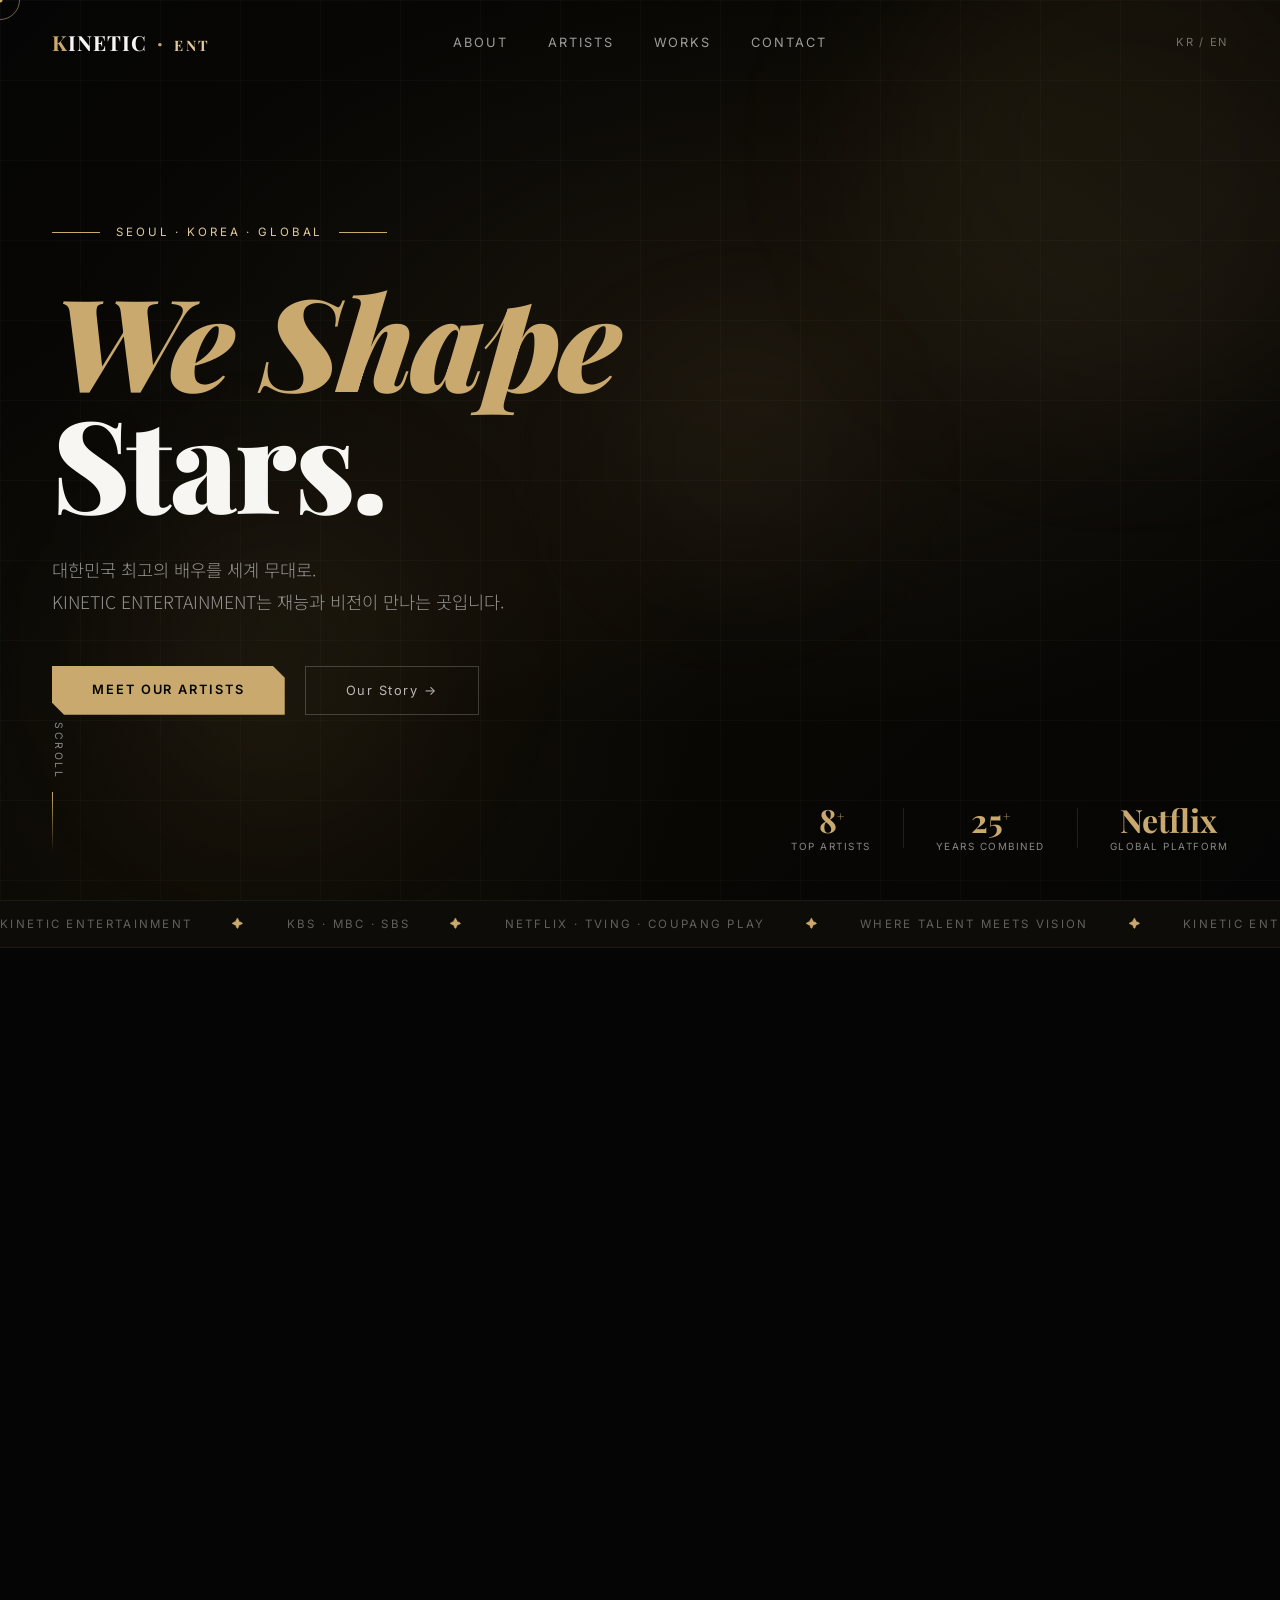
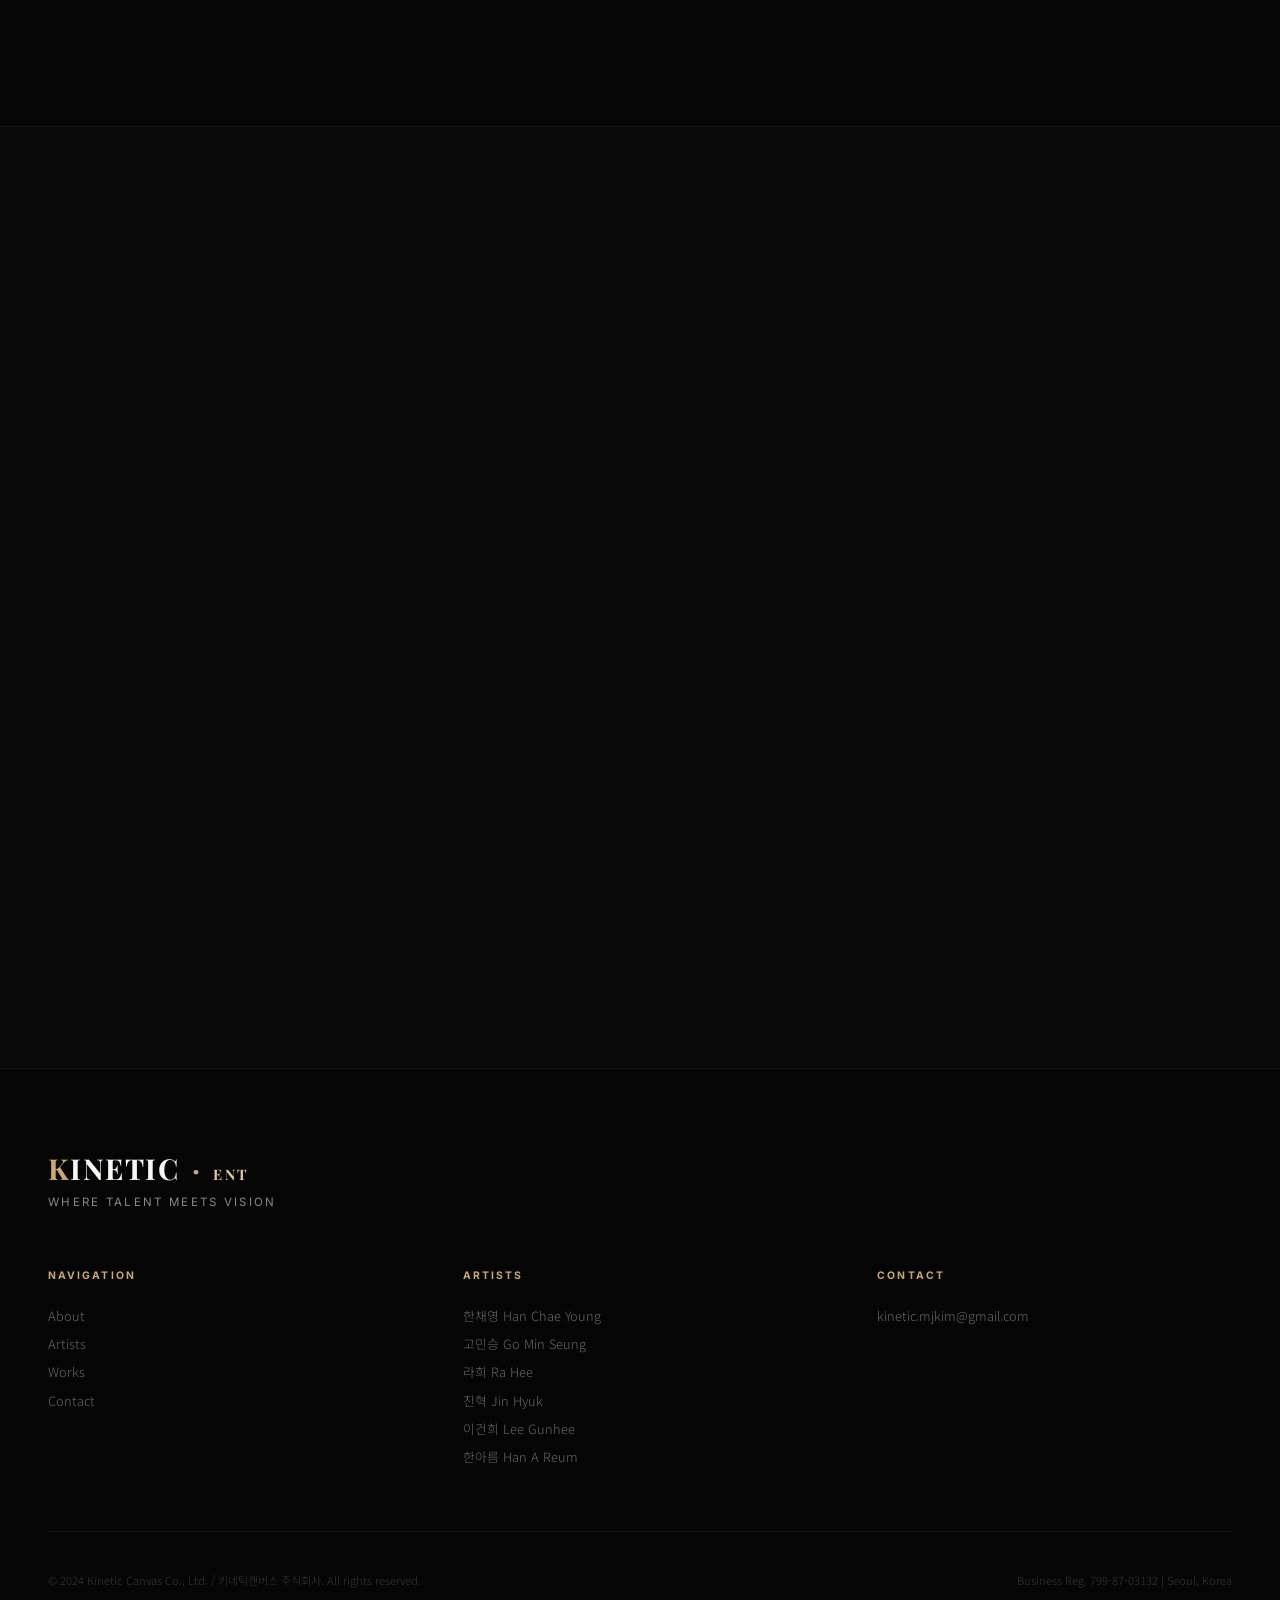
==== index.html @ 2629b14c "fix: force preloader hide via inline script + display:none fallback" ====
<!
Object.assign(PHOTO_DATA, PHOTO_DATA_INLINE);
DOCTYPE html>
<html lang="ko">
<head>
  <meta charset="UTF-8" />
  <!-- SEO -->
  <meta name="robots" content="index, follow" />
  <link rel="canonical" href="https://kineticentertainment.co.kr/" />
  <meta property="og:title" content="키네틱 엔터테인먼트 — KINETIC ENTERTAINMENT" />
  <meta property="og:description" content="대한민국 프리미엄 배우 매니지먼트. 한채영, 고민승, 한아름 외 소속 아티스트 공식 홈페이지." />
  <meta property="og:url" content="https://kineticentertainment.co.kr/" />
  <meta property="og:type" content="website" />
  <!-- Google Search Console 소유권 확인 (아래 content 값을 교체) -->
  <!-- <meta name="google-site-verification" content="GOOGLE_VERIFICATION_CODE" /> -->
  <!-- 네이버 Search Advisor 소유권 확인 (아래 content 값을 교체) -->
  <meta name="naver-site-verification" content="974d05b374b7f47860c9d6c0cfc8343fe8876f4a" />
  <meta name="viewport" content="width=device-width, initial-scale=1.0" />
  <title>KINETIC ENTERTAINMENT — Where Talent Meets Vision</title>
  <meta name="description" content="키네틱 엔터테인먼트 — 대한민국 프리미엄 매니지먼트. 한채영, 고민승, 류지연, 진혁 외 아티스트 공식 홈페이지." />
  <link rel="preconnect" href="https://fonts.googleapis.com" />
  <link rel="preconnect" href="https://fonts.gstatic.com" crossorigin />
  <link href="https://fonts.googleapis.com/css2?family=Playfair+Display:ital,wght@0,400;0,600;0,700;0,900;1,400;1,700&family=Inter:wght@200;300;400;500;600&family=Noto+Sans+KR:wght@300;400;500;700&display=swap" rel="stylesheet" />
<style>
/* ─────────────────────────────────────
   KINETIC ENTERTAINMENT — style.css
   ───────────────────────────────────── */

:root {
  --black:   #050505;
  --white:   #f8f6f2;
  --cream:   #e8e4dc;
  --gold:    #c9a96e;
  --gold-lt: #e2c99a;
  --gray:    #888;
  --gray-lt: #555;
  --accent:  #8b6f4e;

  --font-serif: 'Playfair Display', 'Noto Serif KR', Georgia, serif;
  --font-sans:  'Inter', 'Noto Sans KR', sans-serif;

  --ease-out: cubic-bezier(0.16, 1, 0.3, 1);
  --ease-in:  cubic-bezier(0.7, 0, 0.84, 0);
}

/* ── Reset ── */
*, *::before, *::after { box-sizing: border-box; margin: 0; padding: 0; }
html { scroll-behavior: smooth; font-size: 16px; }
body {
  background: var(--black);
  color: var(--white);
  font-family: var(--font-sans);
  overflow-x: hidden;
  cursor: none;
}
img { display: block; max-width: 100%; }
a { text-decoration: none; color: inherit; }

/* ── Container ── */
.container {
  max-width: 1320px;
  margin: 0 auto;
  padding: 0 48px;
}
@media (max-width: 768px) {
  .container { padding: 0 24px; }
}

/* ─────────────────────────────────────
   CURSOR
   ───────────────────────────────────── */
#cursor {
  width: 40px; height: 40px;
  border: 1px solid rgba(201,169,110,.6);
  border-radius: 50%;
  position: fixed; top: 0; left: 0;
  pointer-events: none; z-index: 9999;
  transform: translate(-50%,-50%);
  transition: width .3s var(--ease-out), height .3s var(--ease-out), border-color .3s;
  mix-blend-mode: difference;
}
#cursor-dot {
  width: 5px; height: 5px;
  background: var(--gold);
  border-radius: 50%;
  position: fixed; top: 0; left: 0;
  pointer-events: none; z-index: 9999;
  transform: translate(-50%,-50%);
}
body:has(a:hover) #cursor,
body:has(button:hover) #cursor {
  width: 70px; height: 70px;
  border-color: var(--gold);
}

/* ─────────────────────────────────────
   PRELOADER
   ───────────────────────────────────── */
#preloader {
  position: fixed; inset: 0;
  background: var(--black);
  z-index: 10000;
  display: flex;
  flex-direction: column;
  align-items: center;
  justify-content: center;
  gap: 20px;
  transition: opacity .8s var(--ease-in), visibility .8s;
}
#preloader.fade-out {
  opacity: 0; visibility: hidden;
}
.pre-logo {
  display: flex; gap: 4px;
  font-family: var(--font-serif);
  font-size: 6rem;
  font-weight: 700;
  line-height: 1;
}
.pre-k { color: var(--gold); }
.pre-e { color: var(--white); opacity: 0; animation: preE 1s .3s forwards; }
@keyframes preE { to { opacity: 1; } }
.pre-line {
  width: 0; height: 1px;
  background: var(--gold);
  animation: preLine 1.2s .5s var(--ease-out) forwards;
}
@keyframes preLine { to { width: 260px; } }
.pre-text {
  font-family: var(--font-sans);
  font-size: .7rem;
  letter-spacing: .3em;
  color: var(--gray);
  opacity: 0;
  animation: preT 1s 1s forwards;
}
@keyframes preT { to { opacity: 1; } }

/* ─────────────────────────────────────
   NAV
   ───────────────────────────────────── */
#nav {
  position: fixed; top: 0; left: 0; right: 0;
  z-index: 1000;
  display: flex; align-items: center;
  padding: 28px 52px;
  transition: background .4s, padding .4s;
}
#nav.scrolled {
  background: rgba(5,5,5,.9);
  backdrop-filter: blur(20px);
  padding: 18px 52px;
  border-bottom: 1px solid rgba(255,255,255,.05);
}
.nav-logo {
  font-family: var(--font-serif);
  font-size: 1.3rem;
  font-weight: 700;
  letter-spacing: .05em;
  flex: 1;
}
.logo-k { color: var(--gold); }
.logo-rest { color: var(--white); }
.logo-dot { color: var(--gold); margin: 0 4px; }
.logo-ent { color: var(--gold-lt); font-size: .9rem; letter-spacing: .15em; }
.nav-links {
  display: flex; gap: 40px;
  flex: 1; justify-content: center;
}
.nav-link {
  font-size: .8rem;
  letter-spacing: .15em;
  text-transform: uppercase;
  color: rgba(255,255,255,.6);
  position: relative;
  transition: color .3s;
}
.nav-link::after {
  content: '';
  position: absolute; bottom: -4px; left: 0;
  width: 0; height: 1px;
  background: var(--gold);
  transition: width .3s var(--ease-out);
}
.nav-link:hover { color: var(--white); }
.nav-link:hover::after { width: 100%; }
.nav-lang {
  flex: 1; text-align: right;
  font-size: .7rem; letter-spacing: .15em;
  color: rgba(255,255,255,.4);
}
.nav-menu-btn {
  display: none;
  flex-direction: column; gap: 5px;
  background: none; border: none;
  cursor: pointer; padding: 4px;
}
.nav-menu-btn span {
  display: block; width: 24px; height: 1px;
  background: var(--white);
  transition: transform .3s, opacity .3s;
}

/* Mobile menu */
.mobile-menu {
  position: fixed; inset: 0;
  background: var(--black);
  z-index: 2000;
  display: flex; flex-direction: column;
  align-items: center; justify-content: center;
  transform: translateX(100%);
  transition: transform .5s var(--ease-out);
}
.mobile-menu.open { transform: translateX(0); }
.menu-close {
  position: absolute; top: 28px; right: 28px;
  background: none; border: none;
  color: var(--white); font-size: 1.5rem;
  cursor: pointer;
}
.mm-links { display: flex; flex-direction: column; gap: 32px; text-align: center; }
.mm-link {
  font-family: var(--font-serif);
  font-size: 2.5rem; font-weight: 700;
  color: var(--white);
  transition: color .3s;
}
.mm-link:hover { color: var(--gold); }
.mm-bottom {
  position: absolute; bottom: 48px;
  text-align: center;
  color: var(--gray); font-size: .8rem; line-height: 2;
}

@media (max-width: 900px) {
  #nav { padding: 20px 24px; }
  #nav.scrolled { padding: 14px 24px; }
  .nav-links, .nav-lang { display: none; }
  .nav-menu-btn { display: flex; }
}

/* ─────────────────────────────────────
   HERO
   ───────────────────────────────────── */
#hero {
  position: relative;
  min-height: 100vh;
  display: flex; flex-direction: column;
  justify-content: center;
  overflow: hidden;
  padding: 120px 52px 80px;
}
.hero-bg {
  position: absolute; inset: 0; z-index: 0;
}
.hero-gradient {
  position: absolute; inset: 0;
  background:
    radial-gradient(ellipse 80% 60% at 60% 40%, rgba(139,111,78,.12) 0%, transparent 70%),
    radial-gradient(ellipse 60% 80% at 20% 80%, rgba(201,169,110,.06) 0%, transparent 60%),
    linear-gradient(135deg, #050505 0%, #0a0803 50%, #050505 100%);
}
.hero-grid {
  position: absolute; inset: 0;
  background-image:
    linear-gradient(rgba(255,255,255,.018) 1px, transparent 1px),
    linear-gradient(90deg, rgba(255,255,255,.018) 1px, transparent 1px);
  background-size: 80px 80px;
}
.hero-orb {
  position: absolute; border-radius: 50%;
  filter: blur(80px);
  animation: orbFloat 8s ease-in-out infinite alternate;
}
.orb1 {
  width: 500px; height: 500px;
  background: rgba(201,169,110,.07);
  top: -100px; right: -100px;
  animation-duration: 10s;
}
.orb2 {
  width: 300px; height: 300px;
  background: rgba(139,111,78,.08);
  bottom: 100px; left: 10%;
  animation-duration: 7s; animation-delay: -3s;
}
.orb3 {
  width: 200px; height: 200px;
  background: rgba(226,201,154,.05);
  top: 40%; left: 50%;
  animation-duration: 12s; animation-delay: -5s;
}
@keyframes orbFloat {
  from { transform: translate(0,0) scale(1); }
  to   { transform: translate(30px,20px) scale(1.1); }
}

.hero-content {
  position: relative; z-index: 1;
  max-width: 900px;
}
.hero-eyebrow {
  display: flex; align-items: center; gap: 16px;
  margin-bottom: 40px;
}
.eye-line {
  display: inline-block; width: 48px; height: 1px;
  background: var(--gold);
}
.eye-text {
  font-size: .72rem; letter-spacing: .25em;
  color: var(--gold-lt); text-transform: uppercase;
}
.hero-title {
  font-family: var(--font-serif);
  font-size: clamp(4rem, 10vw, 10rem);
  font-weight: 900;
  line-height: .95;
  letter-spacing: -.02em;
  margin-bottom: 32px;
  overflow: hidden;
}
.ht-line {
  display: block;
  animation: slideUp .8s var(--ease-out) both;
}
.ht-line:nth-child(2) { animation-delay: .15s; }
.hero-title em {
  font-style: italic;
  color: var(--gold);
  -webkit-text-stroke: 0;
}
@keyframes slideUp {
  from { transform: translateY(100%); opacity: 0; }
  to   { transform: translateY(0);    opacity: 1; }
}
.hero-sub {
  font-size: clamp(.9rem, 1.5vw, 1.1rem);
  color: rgba(255,255,255,.55);
  line-height: 1.8;
  margin-bottom: 48px;
  font-family: 'Noto Sans KR', sans-serif;
  font-weight: 300;
  max-width: 520px;
}
.hero-cta { display: flex; gap: 20px; flex-wrap: wrap; }
.btn-primary {
  padding: 16px 40px;
  background: var(--gold);
  color: var(--black);
  font-size: .8rem;
  font-weight: 600;
  letter-spacing: .15em;
  text-transform: uppercase;
  transition: background .3s, transform .2s;
  clip-path: polygon(0 0, calc(100% - 12px) 0, 100% 12px, 100% 100%, 12px 100%, 0 calc(100% - 12px));
}
.btn-primary:hover {
  background: var(--gold-lt);
  transform: translateY(-2px);
}
.btn-ghost {
  padding: 16px 40px;
  border: 1px solid rgba(255,255,255,.2);
  font-size: .8rem;
  letter-spacing: .12em;
  color: rgba(255,255,255,.7);
  transition: border-color .3s, color .3s;
}
.btn-ghost:hover {
  border-color: var(--gold);
  color: var(--gold);
}

.hero-scroll {
  position: absolute; bottom: 48px; left: 52px;
  display: flex; flex-direction: column;
  align-items: flex-start; gap: 12px;
  z-index: 1;
}
.hero-scroll span {
  font-size: .65rem; letter-spacing: .25em;
  color: var(--gray); text-transform: uppercase;
  writing-mode: vertical-rl;
}
.scroll-line {
  width: 1px; height: 60px;
  background: linear-gradient(to bottom, var(--gold), transparent);
  animation: scrollLine 2s ease-in-out infinite;
}
@keyframes scrollLine {
  0%  { height: 0; opacity: 0; }
  50% { height: 60px; opacity: 1; }
  100%{ height: 60px; opacity: 0; transform: translateY(10px); }
}

.hero-stats {
  position: absolute; bottom: 48px; right: 52px;
  display: flex; align-items: center; gap: 32px;
  z-index: 1;
}
.stat-item { text-align: center; }
.stat-num {
  display: block;
  font-family: var(--font-serif);
  font-size: 2rem; font-weight: 700;
  color: var(--gold);
  line-height: 1;
}
.stat-num sup { font-size: .8rem; }
.stat-label {
  display: block;
  font-size: .62rem; letter-spacing: .15em;
  color: var(--gray); text-transform: uppercase;
  margin-top: 4px;
}
.stat-divider {
  width: 1px; height: 40px;
  background: rgba(255,255,255,.1);
}

@media (max-width: 768px) {
  #hero { padding: 100px 24px 120px; }
  .hero-stats { right: 24px; gap: 16px; }
  .hero-scroll { left: 24px; }
  .stat-num { font-size: 1.4rem; }
}

/* ─────────────────────────────────────
   MARQUEE
   ───────────────────────────────────── */
.marquee-wrap {
  overflow: hidden;
  border-top: 1px solid rgba(255,255,255,.06);
  border-bottom: 1px solid rgba(255,255,255,.06);
  background: rgba(201,169,110,.04);
  padding: 16px 0;
}
.marquee-track {
  display: flex; gap: 40px;
  white-space: nowrap;
  animation: marquee 30s linear infinite;
  font-size: .72rem;
  letter-spacing: .2em;
  text-transform: uppercase;
  color: rgba(255,255,255,.35);
}
.m-dot { color: var(--gold); }
@keyframes marquee {
  from { transform: translateX(0); }
  to   { transform: translateX(-50%); }
}

/* ─────────────────────────────────────
   ABOUT
   ───────────────────────────────────── */
.section-about {
  padding: 160px 0 80px;
  position: relative;
  overflow: hidden;
}
.about-layout {
  display: grid;
  grid-template-columns: 1fr 1.4fr;
  gap: 80px;
  align-items: start;
}
.section-tag {
  font-size: .7rem; letter-spacing: .2em;
  color: var(--gold); text-transform: uppercase;
  margin-bottom: 24px;
}
.section-title {
  font-family: var(--font-serif);
  font-size: clamp(2.5rem, 5vw, 4.5rem);
  font-weight: 700;
  line-height: 1.1;
  letter-spacing: -.02em;
}
.section-title em {
  font-style: italic;
  color: var(--gold);
}
.section-desc {
  font-size: .95rem;
  color: rgba(255,255,255,.45);
  margin-top: 16px;
  font-family: 'Noto Sans KR', sans-serif;
  font-weight: 300;
  line-height: 1.8;
}
.about-desc {
  font-size: .95rem;
  color: rgba(255,255,255,.6);
  line-height: 1.9;
  margin-bottom: 24px;
  font-family: 'Noto Sans KR', sans-serif;
  font-weight: 300;
}
.about-features {
  display: flex; flex-direction: column; gap: 20px;
  margin-top: 40px;
}
.feat-item {
  display: flex; gap: 20px; align-items: flex-start;
  padding: 20px;
  border: 1px solid rgba(255,255,255,.06);
  background: rgba(255,255,255,.02);
  transition: border-color .3s, background .3s;
}
.feat-item:hover {
  border-color: rgba(201,169,110,.3);
  background: rgba(201,169,110,.04);
}
.feat-icon {
  color: var(--gold); font-size: 1rem;
  margin-top: 3px; flex-shrink: 0;
}
.feat-item h4 {
  font-size: .85rem; font-weight: 600;
  letter-spacing: .05em; margin-bottom: 4px;
}
.feat-item p {
  font-size: .8rem; color: rgba(255,255,255,.45);
  font-family: 'Noto Sans KR', sans-serif;
  font-weight: 300;
}

.about-visual {
  text-align: center;
  padding: 80px 0 0;
  overflow: hidden;
}
.av-text {
  font-family: var(--font-serif);
  font-size: clamp(1.5rem, 4vw, 3.5rem);
  font-weight: 700;
  color: rgba(255,255,255,.05);
  letter-spacing: .1em;
  text-transform: uppercase;
  white-space: nowrap;
  animation: avScroll 20s linear infinite;
}
@keyframes avScroll {
  from { transform: translateX(60%); }
  to   { transform: translateX(-60%); }
}
.av-line {
  width: 1px; height: 80px;
  background: linear-gradient(to bottom, var(--gold), transparent);
  margin: 0 auto;
}

@media (max-width: 900px) {
  .about-layout { grid-template-columns: 1fr; gap: 40px; }
  .section-about { padding: 100px 0 60px; }
}

/* ─────────────────────────────────────
   ARTISTS
   ───────────────────────────────────── */
.section-artists {
  padding: 120px 0;
  background: rgba(255,255,255,.01);
}
.section-header {
  text-align: center;
  margin-bottom: 80px;
  padding: 0 24px;
}
.artists-grid {
  display: grid;
  grid-template-columns: repeat(3, 1fr);
  gap: 2px;
  padding: 0 2px;
}
.artist-card--wide {
  grid-column: span 1;
}

.artist-card {
  position: relative;
  background: rgba(255,255,255,.02);
  overflow: hidden;
  cursor: pointer;
  transition: transform .4s var(--ease-out);
}
.artist-card:hover { transform: translateY(-4px); z-index: 2; }

.ac-image {
  position: relative;
  aspect-ratio: 3/4;
  overflow: hidden;
}
.ac-img-bg {
  position: absolute; inset: 0;
  background-size: cover; background-position: center top;
  transition: transform .8s var(--ease-out);
}
.artist-card:hover .ac-img-bg { transform: scale(1.06); }

/* Artist photo backgrounds — JS injects real photos; gradients = fallback */
.ac-bg-1, .ac-bg-2, .ac-bg-3, .ac-bg-4, .ac-bg-5, .ac-bg-6, .ac-bg-7 {
  background-size: cover;
  background-position: center top;
}
.ac-bg-1 { background-image: linear-gradient(160deg, #1a1208 0%, #2d1f0e 40%, #180e05 100%); }
.ac-bg-2 { background-image: linear-gradient(160deg, #0e1520 0%, #1a2535 40%, #0b0e15 100%); }
.ac-bg-3 { background-image: linear-gradient(160deg, #0d1508 0%, #182310 40%, #090e05 100%); }
.ac-bg-4 { background-image: linear-gradient(160deg, #100a18 0%, #1c1228 40%, #0a0810 100%); }
.ac-bg-5 { background-image: linear-gradient(160deg, #141010 0%, #201818 40%, #0a0808 100%); }
.ac-bg-6 { background-image: linear-gradient(160deg, #0a0e14 0%, #151d28 40%, #070a0f 100%); }
.ac-bg-7 { background-image: linear-gradient(160deg, #12100a 0%, #1e1a0e 40%, #0c0a06 100%); }

/* Subtle silhouette shape */
.ac-img-bg::after {
  content: '';
  position: absolute;
  bottom: 0; left: 50%;
  transform: translateX(-50%);
  width: 55%;
  height: 85%;
  background: rgba(255,255,255,.02);
  clip-path: polygon(20% 100%, 40% 30%, 50% 0%, 60% 30%, 80% 100%);
  filter: blur(2px);
}

.ac-overlay {
  position: absolute; inset: 0;
  background: linear-gradient(
    to bottom,
    transparent 50%,
    rgba(5,5,5,.95) 100%
  );
  display: flex; flex-direction: column;
  justify-content: flex-end; align-items: flex-start;
  padding: 24px;
  opacity: 0;
  transition: opacity .4s;
}
.artist-card:hover .ac-overlay { opacity: 1; }
.ac-platforms {
  display: flex; flex-wrap: wrap; gap: 6px;
}
.ac-platforms span {
  font-size: .6rem; letter-spacing: .12em;
  padding: 4px 10px;
  border: 1px solid rgba(201,169,110,.5);
  color: var(--gold-lt);
  text-transform: uppercase;
}

.ac-number {
  position: absolute; top: 20px; right: 20px;
  font-family: var(--font-serif);
  font-size: 3.5rem; font-weight: 900;
  color: rgba(255,255,255,.04);
  line-height: 1;
  pointer-events: none;
}

.ac-info {
  padding: 24px;
  border-top: 1px solid rgba(255,255,255,.06);
}
.ac-name-wrap { margin-bottom: 8px; }
.ac-name-ko {
  font-family: 'Noto Sans KR', sans-serif;
  font-size: 1.2rem; font-weight: 700;
  letter-spacing: .02em;
}
.ac-name-en {
  font-size: .65rem; letter-spacing: .2em;
  color: var(--gold); text-transform: uppercase;
  margin-top: 2px;
}
.ac-meta {
  display: flex; gap: 8px; align-items: center;
  font-size: .72rem; color: var(--gray);
  margin-bottom: 12px;
}
.meta-dot { color: rgba(255,255,255,.2); }
.ac-bio {
  font-size: .8rem;
  color: rgba(255,255,255,.45);
  line-height: 1.7;
  font-family: 'Noto Sans KR', sans-serif;
  font-weight: 300;
  margin-bottom: 16px;
}
.ac-works { display: flex; flex-wrap: wrap; gap: 6px; }
.work-tag {
  font-size: .6rem; letter-spacing: .08em;
  padding: 3px 10px;
  background: rgba(201,169,110,.08);
  color: var(--gold-lt);
  border-radius: 2px;
  text-transform: uppercase;
}

@media (max-width: 1100px) {
  .artists-grid { grid-template-columns: repeat(2, 1fr); }
}
@media (max-width: 640px) {
  .artists-grid { grid-template-columns: 1fr; }
  .artist-card--wide { grid-column: span 1; }
}

/* ─────────────────────────────────────
   WORKS / PLATFORMS
   ───────────────────────────────────── */
.section-works {
  padding: 120px 0;
  overflow: hidden;
}
.platforms-grid {
  display: grid;
  grid-template-columns: repeat(5, 1fr);
  gap: 2px;
  margin-top: 60px;
}
.platform-item {
  padding: 40px 24px;
  border: 1px solid rgba(255,255,255,.05);
  background: rgba(255,255,255,.02);
  text-align: center;
  transition: background .3s, border-color .3s, transform .3s var(--ease-out);
  cursor: default;
}
.platform-item:hover {
  background: rgba(201,169,110,.06);
  border-color: rgba(201,169,110,.2);
  transform: translateY(-4px);
}
.pl-name {
  display: block;
  font-family: var(--font-serif);
  font-size: 1.2rem; font-weight: 700;
  letter-spacing: .02em;
  margin-bottom: 8px;
}
.pl-type {
  display: block;
  font-size: .62rem; letter-spacing: .12em;
  color: var(--gray); text-transform: uppercase;
}

.big-quote {
  text-align: center;
  padding: 120px 24px 0;
}
.big-quote blockquote {
  font-family: var(--font-serif);
  font-size: clamp(2rem, 5vw, 5rem);
  font-weight: 700;
  line-height: 1.25;
  letter-spacing: -.02em;
  color: rgba(255,255,255,.12);
}
.big-quote blockquote em {
  font-style: italic;
  color: rgba(201,169,110,.5);
}

@media (max-width: 900px) {
  .platforms-grid { grid-template-columns: repeat(3, 1fr); }
}
@media (max-width: 540px) {
  .platforms-grid { grid-template-columns: repeat(2, 1fr); }
}

/* ─────────────────────────────────────
   CONTACT
   ───────────────────────────────────── */
.section-contact {
  padding: 120px 0;
  background: rgba(255,255,255,.015);
  border-top: 1px solid rgba(255,255,255,.05);
}
.contact-layout {
  display: grid;
  grid-template-columns: 1fr 1.5fr;
  gap: 100px;
  align-items: start;
}
.contact-sub {
  font-size: .9rem;
  color: rgba(255,255,255,.45);
  line-height: 1.9;
  margin-top: 32px;
  font-family: 'Noto Sans KR', sans-serif;
  font-weight: 300;
  max-width: 360px;
}
.contact-cards {
  display: flex; flex-direction: column; gap: 20px;
  margin-bottom: 48px;
}
.cc-item {
  display: flex; gap: 20px; align-items: flex-start;
  padding: 24px;
  border: 1px solid rgba(255,255,255,.06);
  transition: border-color .3s;
}
.cc-item:hover { border-color: rgba(201,169,110,.2); }
.cc-icon { font-size: 1.2rem; flex-shrink: 0; }
.cc-label {
  font-size: .65rem; letter-spacing: .15em;
  color: var(--gold); text-transform: uppercase;
  margin-bottom: 6px;
}
.cc-value {
  display: block;
  font-size: .9rem;
  color: rgba(255,255,255,.7);
  line-height: 1.8;
  font-family: 'Noto Sans KR', sans-serif;
  font-weight: 300;
  transition: color .3s;
}
.cc-value:hover { color: var(--white); }

/* Form */
.contact-form { display: flex; flex-direction: column; gap: 16px; }
.form-row { display: grid; grid-template-columns: 1fr 1fr; gap: 16px; }
.form-group input,
.form-group select,
.form-group textarea {
  width: 100%;
  background: rgba(255,255,255,.03);
  border: 1px solid rgba(255,255,255,.08);
  color: var(--white);
  padding: 16px 20px;
  font-family: 'Noto Sans KR', sans-serif;
  font-size: .85rem; font-weight: 300;
  outline: none;
  transition: border-color .3s, background .3s;
  -webkit-appearance: none;
}
.form-group input::placeholder,
.form-group textarea::placeholder {
  color: rgba(255,255,255,.25);
}
.form-group select option { background: #111; color: var(--white); }
.form-group input:focus,
.form-group select:focus,
.form-group textarea:focus {
  border-color: rgba(201,169,110,.4);
  background: rgba(201,169,110,.03);
}
.form-group textarea { resize: vertical; min-height: 130px; }
.btn-submit {
  padding: 18px 48px;
  background: var(--gold);
  color: var(--black);
  border: none;
  font-size: .8rem; font-weight: 600;
  letter-spacing: .15em; text-transform: uppercase;
  cursor: pointer;
  transition: background .3s, transform .2s;
  align-self: flex-start;
  clip-path: polygon(0 0, calc(100% - 12px) 0, 100% 12px, 100% 100%, 12px 100%, 0 calc(100% - 12px));
}
.btn-submit:hover {
  background: var(--gold-lt);
  transform: translateY(-2px);
}

@media (max-width: 900px) {
  .contact-layout { grid-template-columns: 1fr; gap: 60px; }
  .form-row { grid-template-columns: 1fr; }
}

/* ─────────────────────────────────────
   FOOTER
   ───────────────────────────────────── */
#footer {
  padding: 80px 0 48px;
  border-top: 1px solid rgba(255,255,255,.06);
}
.footer-top {
  margin-bottom: 60px;
}
.footer-logo {
  font-family: var(--font-serif);
  font-size: 1.8rem; font-weight: 700;
  letter-spacing: .05em;
  margin-bottom: 8px;
}
.footer-tagline {
  font-size: .72rem; letter-spacing: .2em;
  color: var(--gray); text-transform: uppercase;
}
.footer-mid {
  display: grid;
  grid-template-columns: repeat(3, 1fr);
  gap: 60px;
  padding-bottom: 60px;
  border-bottom: 1px solid rgba(255,255,255,.05);
  margin-bottom: 40px;
}
.footer-col h4 {
  font-size: .65rem; letter-spacing: .2em;
  color: var(--gold); text-transform: uppercase;
  margin-bottom: 20px;
}
.footer-col a {
  display: block;
  font-size: .8rem;
  color: rgba(255,255,255,.4);
  line-height: 2.2;
  font-family: 'Noto Sans KR', sans-serif;
  font-weight: 300;
  transition: color .3s;
}
.footer-col a:hover { color: var(--white); }
.footer-bottom {
  display: flex; justify-content: space-between;
  flex-wrap: wrap; gap: 8px;
}
.footer-bottom p {
  font-size: .7rem;
  color: rgba(255,255,255,.2);
  font-family: 'Noto Sans KR', sans-serif;
  font-weight: 300;
}

@media (max-width: 768px) {
  .footer-mid { grid-template-columns: 1fr 1fr; gap: 40px; }
  .footer-bottom { flex-direction: column; }
}

/* ─────────────────────────────────────
   SCROLL REVEAL
   ───────────────────────────────────── */
[data-reveal] {
  opacity: 0;
  transform: translateY(40px);
  transition: opacity .8s var(--ease-out), transform .8s var(--ease-out);
}
[data-reveal][data-delay="100"]  { transition-delay: .1s; }
[data-reveal][data-delay="200"]  { transition-delay: .2s; }
[data-reveal][data-delay="300"]  { transition-delay: .3s; }
[data-reveal].revealed {
  opacity: 1;
  transform: translateY(0);
}

/* ─────────────────────────────────────
   SCROLLBAR
   ───────────────────────────────────── */
::-webkit-scrollbar { width: 4px; }
::-webkit-scrollbar-track { background: var(--black); }
::-webkit-scrollbar-thumb { background: rgba(201,169,110,.3); border-radius: 2px; }
::-webkit-scrollbar-thumb:hover { background: var(--gold); }

/* ─────────────────────────────────────
   SELECTION
   ───────────────────────────────────── */
::selection {
  background: rgba(201,169,110,.25);
  color: var(--white);
}

/* ─────────────────────────────────────
   ARTIST MODAL
   ───────────────────────────────────── */
.modal-overlay {
  position: fixed; inset: 0;
  z-index: 5000;
  background: rgba(5,5,5,.96);
  backdrop-filter: blur(24px);
  display: flex; align-items: flex-start; justify-content: center;
  opacity: 0; visibility: hidden;
  transition: opacity .45s var(--ease-out), visibility .45s;
  overflow-y: auto;
  padding: 60px 24px 60px;
}
.modal-overlay.open {
  opacity: 1; visibility: visible;
}
.modal-inner {
  position: relative;
  width: 100%; max-width: 1100px;
  transform: translateY(40px);
  transition: transform .5s var(--ease-out);
}
.modal-overlay.open .modal-inner {
  transform: translateY(0);
}

.modal-close {
  position: fixed; top: 32px; right: 40px;
  background: rgba(255,255,255,.06);
  border: 1px solid rgba(255,255,255,.1);
  color: var(--white);
  width: 48px; height: 48px;
  border-radius: 50%;
  font-size: 1rem; cursor: pointer;
  z-index: 10;
  transition: background .3s, border-color .3s, transform .3s;
  display: flex; align-items: center; justify-content: center;
}
.modal-close:hover {
  background: rgba(201,169,110,.15);
  border-color: var(--gold);
  transform: rotate(90deg);
}

.modal-layout {
  display: grid;
  grid-template-columns: 1fr 1.1fr;
  gap: 60px;
  align-items: start;
  padding-top: 20px;
}

/* 사진 */
.modal-photo-wrap {
  position: sticky; top: 40px;
}
.modal-photo {
  width: 100%;
  aspect-ratio: 3/4;
  background-size: cover;
  background-position: center top;
  background-color: #111;
  position: relative;
  overflow: hidden;
}
.modal-photo::after {
  content: '';
  position: absolute; inset: 0;
  background: linear-gradient(to bottom, transparent 60%, rgba(5,5,5,.4) 100%);
}
.modal-photo-nav {
  display: flex; align-items: center; justify-content: center;
  gap: 20px; margin-top: 20px;
}
.mpn-btn {
  background: rgba(255,255,255,.06);
  border: 1px solid rgba(255,255,255,.1);
  color: var(--white);
  width: 40px; height: 40px;
  border-radius: 50%;
  font-size: .9rem; cursor: pointer;
  transition: background .3s, border-color .3s;
  display: flex; align-items: center; justify-content: center;
}
.mpn-btn:hover {
  background: rgba(201,169,110,.15);
  border-color: var(--gold);
}
.mpn-dots { display: flex; gap: 8px; }
.mpn-dot {
  width: 6px; height: 6px; border-radius: 50%;
  background: rgba(255,255,255,.2);
  transition: background .3s, transform .3s;
  cursor: pointer;
}
.mpn-dot.active {
  background: var(--gold);
  transform: scale(1.3);
}

/* 정보 */
.modal-info { padding: 0 0 40px; }
.modal-number {
  font-family: var(--font-serif);
  font-size: 5rem; font-weight: 900;
  color: rgba(255,255,255,.04);
  line-height: 1; margin-bottom: -20px;
}
.modal-name-wrap { margin-bottom: 24px; }
.modal-name-ko {
  font-family: 'Noto Sans KR', sans-serif;
  font-size: 2.8rem; font-weight: 700;
  line-height: 1.1; letter-spacing: -.02em;
}
.modal-name-en {
  font-size: .75rem; letter-spacing: .25em;
  color: var(--gold); text-transform: uppercase;
  margin-top: 6px;
}

.modal-specs {
  display: flex; flex-wrap: wrap; gap: 12px;
  margin-bottom: 32px;
  padding-bottom: 32px;
  border-bottom: 1px solid rgba(255,255,255,.07);
}
.spec-item {
  display: flex; flex-direction: column;
  padding: 12px 20px;
  background: rgba(255,255,255,.03);
  border: 1px solid rgba(255,255,255,.07);
  min-width: 90px;
}
.spec-label {
  font-size: .58rem; letter-spacing: .15em;
  color: var(--gold); text-transform: uppercase;
  margin-bottom: 4px;
}
.spec-value {
  font-size: .9rem; font-weight: 500;
}

.modal-section { margin-bottom: 28px; }
.modal-section-title {
  font-size: .62rem; letter-spacing: .2em;
  color: var(--gold); text-transform: uppercase;
  margin-bottom: 14px;
  padding-bottom: 8px;
  border-bottom: 1px solid rgba(201,169,110,.15);
}
.modal-bio {
  font-size: .9rem; line-height: 1.85;
  color: rgba(255,255,255,.6);
  font-family: 'Noto Sans KR', sans-serif;
  font-weight: 300;
}

.modal-filmo {
  display: flex; flex-direction: column; gap: 8px;
}
.filmo-item {
  display: flex; align-items: center; gap: 16px;
  padding: 10px 16px;
  background: rgba(255,255,255,.02);
  border-left: 2px solid rgba(201,169,110,.25);
  transition: border-color .3s, background .3s;
}
.filmo-item:hover {
  background: rgba(201,169,110,.04);
  border-left-color: var(--gold);
}
.filmo-year {
  font-size: .7rem; letter-spacing: .08em;
  color: var(--gold); font-weight: 600;
  min-width: 36px;
}
.filmo-title {
  font-size: .85rem;
  color: rgba(255,255,255,.8);
  font-family: 'Noto Sans KR', sans-serif;
  font-weight: 400;
  flex: 1;
}
.filmo-platform {
  font-size: .65rem; letter-spacing: .1em;
  color: var(--gray); text-transform: uppercase;
  padding: 3px 8px;
  border: 1px solid rgba(255,255,255,.08);
  flex-shrink: 0;
}

.modal-contact-cta { margin-top: 36px; }
.modal-cta-btn { display: inline-block; }

/* 카드 클릭 커서 */
.artist-card { cursor: pointer; }
.artist-card::before {
  content: 'VIEW PROFILE';
  position: absolute;
  top: 50%; left: 50%;
  transform: translate(-50%,-50%) scale(.8);
  background: rgba(201,169,110,.9);
  color: var(--black);
  font-size: .6rem; font-weight: 700;
  letter-spacing: .2em;
  padding: 10px 20px;
  opacity: 0;
  transition: opacity .3s, transform .3s var(--ease-out);
  z-index: 3;
  pointer-events: none;
}
.artist-card:hover::before {
  opacity: 1;
  transform: translate(-50%,-50%) scale(1);
}

@media (max-width: 900px) {
  .modal-layout {
    grid-template-columns: 1fr;
    gap: 32px;
  }
  .modal-photo-wrap { position: static; }
  .modal-photo { aspect-ratio: 4/3; }
  .modal-close { top: 16px; right: 16px; }
  .modal-number { font-size: 3rem; }
  .modal-name-ko { font-size: 2rem; }
}

</style>
</head>
<body>

<!-- ─── PRELOADER ─── -->
<div id="preloader">
  <div class="pre-logo">
    <span class="pre-k">K</span>
    <span class="pre-e">E</span>
  </div>
  <div class="pre-line"></div>
  <p class="pre-text">KINETIC ENTERTAINMENT</p>
</div>
<script>setTimeout(function(){ var p=document.getElementById('preloader'); if(p){p.style.opacity='0';p.style.visibility='hidden';setTimeout(function(){p.style.display='none';},800);} }, 1000);</script>

<!-- ─── CURSOR ─── -->
<div id="cursor"></div>
<div id="cursor-dot"></div>

<!-- ─── NAV ─── -->
<nav id="nav">
  <a href="#" class="nav-logo">
    <span class="logo-k">K</span><span class="logo-rest">INETIC</span>
    <span class="logo-dot">·</span>
    <span class="logo-ent">ENT</span>
  </a>
  <div class="nav-links">
    <a href="#about" class="nav-link">About</a>
    <a href="#artists" class="nav-link">Artists</a>
    <a href="#works" class="nav-link">Works</a>
    <a href="#contact" class="nav-link">Contact</a>
  </div>
  <div class="nav-lang">KR / EN</div>
  <button class="nav-menu-btn" id="menuBtn">
    <span></span><span></span><span></span>
  </button>
</nav>

<!-- ─── ARTIST MODAL ─── -->
<div id="artistModal" class="modal-overlay" role="dialog" aria-modal="true">
  <div class="modal-inner">
    <button class="modal-close" id="modalClose" aria-label="닫기">✕</button>

    <div class="modal-layout">
      <!-- 사진 영역 -->
      <div class="modal-photo-wrap">
        <div class="modal-photo" id="modalPhoto"></div>
        <div class="modal-photo-nav">
          <button class="mpn-btn" id="modalPrev">←</button>
          <span class="mpn-dots" id="modalDots"></span>
          <button class="mpn-btn" id="modalNext">→</button>
        </div>
      </div>

      <!-- 정보 영역 -->
      <div class="modal-info">
        <p class="modal-number" id="modalNumber"></p>
        <div class="modal-name-wrap">
          <h2 class="modal-name-ko" id="modalNameKo"></h2>
          <p class="modal-name-en" id="modalNameEn"></p>
        </div>

        <div class="modal-specs" id="modalSpecs"></div>

        <div class="modal-section">
          <p class="modal-section-title">소개</p>
        </div>

        <div class="modal-section" id="modalFilmoSection">
          <p class="modal-section-title">주요 필모그래피</p>
          <div class="modal-filmo" id="modalFilmo"></div>
        </div>

        <div class="modal-section" id="modalAdSection">
          <p class="modal-section-title">광고 / 화보</p>
          <div class="modal-filmo" id="modalAd"></div>
        </div>

        <div class="modal-contact-cta">
          <a href="#contact" class="btn-primary modal-cta-btn" id="modalCtaBtn">캐스팅 문의하기 →</a>
        </div>
      </div>
    </div>
  </div>
</div>

<!-- ─── MOBILE MENU ─── -->
<div class="mobile-menu" id="mobileMenu">
  <button class="menu-close" id="menuClose">✕</button>
  <div class="mm-links">
    <a href="#about" class="mm-link">About</a>
    <a href="#artists" class="mm-link">Artists</a>
    <a href="#works" class="mm-link">Works</a>
    <a href="#contact" class="mm-link">Contact</a>
  </div>
  <div class="mm-bottom">
    <p>kinetic.mjkim@gmail.com</p>
  </div>
</div>

<!-- ─── HERO ─── -->
<section id="hero">
  <div class="hero-bg">
    <div class="hero-gradient"></div>
    <div class="hero-grid"></div>
    <div class="hero-orb orb1"></div>
    <div class="hero-orb orb2"></div>
    <div class="hero-orb orb3"></div>
  </div>

  <div class="hero-content">
    <div class="hero-eyebrow">
      <span class="eye-line"></span>
      <span class="eye-text">Seoul · Korea · Global</span>
      <span class="eye-line"></span>
    </div>
    <h1 class="hero-title">
      <span class="ht-line"><em>We Shape</em></span>
      <span class="ht-line">Stars.</span>
    </h1>
    <p class="hero-sub">대한민국 최고의 배우를 세계 무대로.<br/>KINETIC ENTERTAINMENT는 재능과 비전이 만나는 곳입니다.</p>
    <div class="hero-cta">
      <a href="#artists" class="btn-primary">Meet Our Artists</a>
      <a href="#about" class="btn-ghost">Our Story →</a>
    </div>
  </div>

  <div class="hero-scroll">
    <span>Scroll</span>
    <div class="scroll-line"></div>
  </div>

  <div class="hero-stats">
    <div class="stat-item">
      <span class="stat-num">8<sup>+</sup></span>
      <span class="stat-label">Top Artists</span>
    </div>
    <div class="stat-divider"></div>
    <div class="stat-item">
      <span class="stat-num">25<sup>+</sup></span>
      <span class="stat-label">Years Combined</span>
    </div>
    <div class="stat-divider"></div>
    <div class="stat-item">
      <span class="stat-num">Netflix</span>
      <span class="stat-label">Global Platform</span>
    </div>
  </div>
</section>

<!-- ─── MARQUEE ─── -->
<div class="marquee-wrap">
  <div class="marquee-track">
    <span>KINETIC ENTERTAINMENT</span>
    <span class="m-dot">✦</span>
    <span>KBS · MBC · SBS</span>
    <span class="m-dot">✦</span>
    <span>NETFLIX · TVING · COUPANG PLAY</span>
    <span class="m-dot">✦</span>
    <span>WHERE TALENT MEETS VISION</span>
    <span class="m-dot">✦</span>
    <span>KINETIC ENTERTAINMENT</span>
    <span class="m-dot">✦</span>
    <span>KBS · MBC · SBS</span>
    <span class="m-dot">✦</span>
    <span>NETFLIX · TVING · COUPANG PLAY</span>
    <span class="m-dot">✦</span>
    <span>WHERE TALENT MEETS VISION</span>
    <span class="m-dot">✦</span>
  </div>
</div>

<!-- ─── ABOUT ─── -->
<section id="about" class="section-about">
  <div class="container">
    <div class="about-layout">
      <div class="about-left" data-reveal>
        <p class="section-tag">// About Us</p>
        <h2 class="section-title">배우의 가능성을<br/>현실로 만드는<br/><em>파트너</em></h2>
      </div>
      <div class="about-right" data-reveal data-delay="200">
        <p class="about-desc">
          키네틱 엔터테인먼트는 배우 한 사람 한 사람의 고유한 색깔을 믿습니다.
          우리는 단순한 매니지먼트를 넘어, 배우의 커리어를 장기적 관점에서 설계하고
          국내외 최고의 작품과 브랜드를 연결합니다.
        </p>
        <p class="about-desc">
          KBS, MBC, SBS부터 Netflix, TVING, Coupang Play까지 — 
          키네틱의 배우들은 지금 이 순간도 대한민국과 세계의 스크린을 빛내고 있습니다.
        </p>
        <div class="about-features">
          <div class="feat-item">
            <div class="feat-icon">◈</div>
            <div>
              <h4>Artist First</h4>
              <p>배우의 비전이 모든 결정의 중심입니다</p>
            </div>
          </div>
          <div class="feat-item">
            <div class="feat-icon">◈</div>
            <div>
              <h4>Global Network</h4>
              <p>국내외 방송·OTT·브랜드와의 긴밀한 네트워크</p>
            </div>
          </div>
          <div class="feat-item">
            <div class="feat-icon">◈</div>
            <div>
              <h4>Long-term Vision</h4>
              <p>단기 성과가 아닌 지속 가능한 커리어 설계</p>
            </div>
          </div>
        </div>
      </div>
    </div>
  </div>

  <div class="about-visual" data-reveal>
    <div class="av-text">CINEMATIC · AUTHENTIC · UNSTOPPABLE</div>
    <div class="av-line"></div>
  </div>
</section>

<!-- ─── ARTISTS ─── -->
<section id="artists" class="section-artists">
  <div class="container">
    <div class="section-header" data-reveal>
      <p class="section-tag">// Our Artists</p>
      <h2 class="section-title">아티스트</h2>
      <p class="section-desc">스크린 위에서 살아 숨쉬는 키네틱의 아티스트들을 만나보세요</p>
    </div>
  </div>

  <div class="artists-grid">

    <!-- 한채영 -->
    <div class="artist-card" data-reveal data-artist="hanchae">
      <div class="ac-image">
        <div class="ac-img-bg ac-bg-1"></div>
        <div class="ac-overlay">
          <div class="ac-platforms">
            <span>Netflix</span><span>KBS</span><span>MBC</span><span>SBS</span>
          </div>
        </div>
        <div class="ac-number">01</div>
      </div>
      <div class="ac-info">
        <div class="ac-name-wrap">
          <h3 class="ac-name-ko">한채영 <span style="font-size:0.65em;color:var(--gold);font-weight:400;">(agent)</span></h3>
          <p class="ac-name-en">HAN CHAE YOUNG (agent)</p>
        </div>
        <div class="ac-meta">
          <span>169 cm</span>
          <span class="meta-dot">·</span>
          <span>Actress</span>
        </div>
        <p class="ac-bio">25년 이상의 연기 커리어, 드라마부터 Netflix 글로벌 작품까지. 대한민국을 대표하는 배우.</p>
        <div class="ac-works">
          <span class="work-tag">2024 KBS2</span>
          <span class="work-tag">2023 Netflix</span>
          <span class="work-tag">2021 MBN</span>
        </div>
      </div>
    </div>

    <!-- 고민승 -->
    <div class="artist-card" data-reveal data-delay="100" data-artist="gominseung">
      <div class="ac-image">
        <div class="ac-img-bg ac-bg-2"></div>
        <div class="ac-overlay">
          <div class="ac-platforms">
            <span>Netflix</span><span>SBS</span><span>MBC</span><span>Tving</span>
          </div>
        </div>
        <div class="ac-number">02</div>
      </div>
      <div class="ac-info">
        <div class="ac-name-wrap">
          <h3 class="ac-name-ko">고민승</h3>
          <p class="ac-name-en">GO MIN SEUNG</p>
        </div>
        <div class="ac-meta">
          <span>161 cm</span>
          <span class="meta-dot">·</span>
          <span>2002년생</span>
          <span class="meta-dot">·</span>
          <span>Actress</span>
        </div>
        <p class="ac-bio">Z세대 대표 배우. Netflix, SBS, MBC를 넘나드는 2026년 가장 주목받는 신예.</p>
        <div class="ac-works">
          <span class="work-tag">2026 SBS</span>
          <span class="work-tag">2026 Netflix</span>
          <span class="work-tag">2025 MBC</span>
        </div>
      </div>
    </div>

    <!-- 이현정 -->
    <div class="artist-card" data-reveal data-delay="200" data-artist="leehyunjeong">
      <div class="ac-image">
        <div class="ac-img-bg ac-bg-3"></div>
        <div class="ac-overlay">
          <div class="ac-platforms">
            <span>드라마</span><span>영화</span><span>광고</span>
          </div>
        </div>
        <div class="ac-number">03</div>
      </div>
      <div class="ac-info">
        <div class="ac-name-wrap">
          <h3 class="ac-name-ko">이현정</h3>
          <p class="ac-name-en">LEE HYUN JEONG</p>
        </div>
        <div class="ac-meta">
          <span>167 cm / 46 kg</span>
          <span class="meta-dot">·</span>
          <span>1996년생</span>
          <span class="meta-dot">·</span>
          <span>Actress</span>
        </div>
        <p class="ac-bio">섬세한 감정 표현과 다채로운 캐릭터 소화력으로 주목받는 배우.</p>
        <div class="ac-works">
          <span class="work-tag">드라마</span>
          <span class="work-tag">영화</span>
        </div>
      </div>
    </div>

    <!-- 류지연 -->
    <div class="artist-card" data-reveal data-delay="100" data-artist="ryujiyeon">
      <div class="ac-image">
        <div class="ac-img-bg ac-bg-4"></div>
        <div class="ac-overlay">
          <div class="ac-platforms">
            <span>Coupang Play</span><span>TVING</span><span>OCN</span>
          </div>
        </div>
        <div class="ac-number">04</div>
      </div>
      <div class="ac-info">
        <div class="ac-name-wrap">
          <h3 class="ac-name-ko">라희</h3>
          <p class="ac-name-en">RA HEE</p>
        </div>
        <div class="ac-meta">
          <span>163 cm</span>
          <span class="meta-dot">·</span>
          <span>2000년생</span>
          <span class="meta-dot">·</span>
          <span>Actress</span>
        </div>
        <p class="ac-bio">Coupang Play, TVING 등 OTT 플랫폼을 중심으로 활발하게 활동 중인 라이징 스타.</p>
        <div class="ac-works">
          <span class="work-tag">2026 Coupang</span>
          <span class="work-tag">2021 TVING</span>
          <span class="work-tag">OCN</span>
        </div>
      </div>
    </div>

    <!-- 진혁 -->
    <div class="artist-card" data-reveal data-delay="200" data-artist="jinhyuk">
      <div class="ac-image">
        <div class="ac-img-bg ac-bg-5"></div>
        <div class="ac-overlay">
          <div class="ac-platforms">
            <span>tvN</span><span>KBS</span><span>OCN</span><span>MBC</span>
          </div>
        </div>
        <div class="ac-number">05</div>
      </div>
      <div class="ac-info">
        <div class="ac-name-wrap">
          <h3 class="ac-name-ko">진혁</h3>
          <p class="ac-name-en">JIN HYUK</p>
        </div>
        <div class="ac-meta">
          <span>183 cm</span>
          <span class="meta-dot">·</span>
          <span>1987년생</span>
          <span class="meta-dot">·</span>
          <span>Actor</span>
        </div>
        <p class="ac-bio">tvN, KBS, OCN을 넘나드는 탄탄한 연기력. 10년 이상의 필모그래피를 자랑하는 실력파 배우.</p>
        <div class="ac-works">
          <span class="work-tag">2024 KBS</span>
          <span class="work-tag">2022 tvN</span>
          <span class="work-tag">OCN</span>
        </div>
      </div>
    </div>

    <!-- 이경재 -->
    <div class="artist-card" data-reveal data-delay="300" data-artist="leekyoungjae">
      <div class="ac-image">
        <div class="ac-img-bg ac-bg-6"></div>
        <div class="ac-overlay">
          <div class="ac-platforms">
            <span>SBS</span><span>OCN</span><span>드라마</span>
          </div>
        </div>
        <div class="ac-number">06</div>
      </div>
      <div class="ac-info">
        <div class="ac-name-wrap">
          <h3 class="ac-name-ko">이경재</h3>
          <p class="ac-name-en">LEE KYOUNG JAE</p>
        </div>
        <div class="ac-meta">
          <span>182 cm</span>
          <span class="meta-dot">·</span>
          <span>1994년생</span>
          <span class="meta-dot">·</span>
          <span>Actor</span>
        </div>
        <p class="ac-bio">강렬한 존재감과 다양한 캐릭터 변신으로 주목받는 배우. 2026년 신작 라인업 예정.</p>
        <div class="ac-works">
          <span class="work-tag">2026 신작</span>
          <span class="work-tag">SBS</span>
          <span class="work-tag">OCN</span>
        </div>
      </div>
    </div>

    <!-- 이건희 -->
    <div class="artist-card artist-card--wide" data-reveal data-artist="leegunhee">
      <div class="ac-image">
        <div class="ac-img-bg ac-bg-7"></div>
        <div class="ac-overlay">
          <div class="ac-platforms">
            <span>Coupang Play</span><span>ENA</span><span>MBC</span><span>SBS</span>
          </div>
        </div>
        <div class="ac-number">07</div>
      </div>
      <div class="ac-info">
        <div class="ac-name-wrap">
          <h3 class="ac-name-ko">이건희</h3>
          <p class="ac-name-en">LEE GUNHEE</p>
        </div>
        <div class="ac-meta">
          <span>188 cm</span>
          <span class="meta-dot">·</span>
          <span>1992년생</span>
          <span class="meta-dot">·</span>
          <span>Actor</span>
        </div>
        <p class="ac-bio">188cm의 압도적 비주얼. Samsung Galaxy Note9 공식 광고 모델 출신, Coupang Play·ENA 등 인기 OTT 드라마에서 존재감을 발휘하는 배우.</p>
        <div class="ac-works">
          <span class="work-tag">2023 Coupang</span>
          <span class="work-tag">2022 ENA</span>
          <span class="work-tag">Samsung</span>
          <span class="work-tag">Bang Bang</span>
        </div>
      </div>
    </div>

    <!-- 한아름 -->
    <div class="artist-card" data-reveal data-delay="100" data-artist="hanareun">
      <div class="ac-image">
        <div class="ac-img-bg ac-bg-8"></div>
        <div class="ac-overlay">
          <div class="ac-platforms">
            <span>tvN</span><span>Netflix</span><span>KBS</span><span>JTBC</span>
          </div>
        </div>
        <div class="ac-number">08</div>
      </div>
      <div class="ac-info">
        <div class="ac-name-wrap">
          <h3 class="ac-name-ko">한아름</h3>
          <p class="ac-name-en">HAN A REUM</p>
        </div>
        <div class="ac-meta">
          <span>167 cm</span>
          <span class="meta-dot">·</span>
          <span>1995년생</span>
          <span class="meta-dot">·</span>
          <span>Actress</span>
        </div>
        <p class="ac-bio">가천대 연기예술학과 수석졸업. tvN, Netflix, JTBC를 넘나드는 탄탄한 연기력의 라이징 스타.</p>
        <div class="ac-works">
          <span class="work-tag">2026 tvN</span>
          <span class="work-tag">2024 Netflix</span>
          <span class="work-tag">2023 JTBC</span>
        </div>
      </div>
    </div>


    <!-- 윤동원 -->
    <div class="artist-card" data-reveal data-delay="200" data-artist="yundongwon">
      <div class="ac-image">
        <div class="ac-img-bg" style="background-image:url('[data-uri]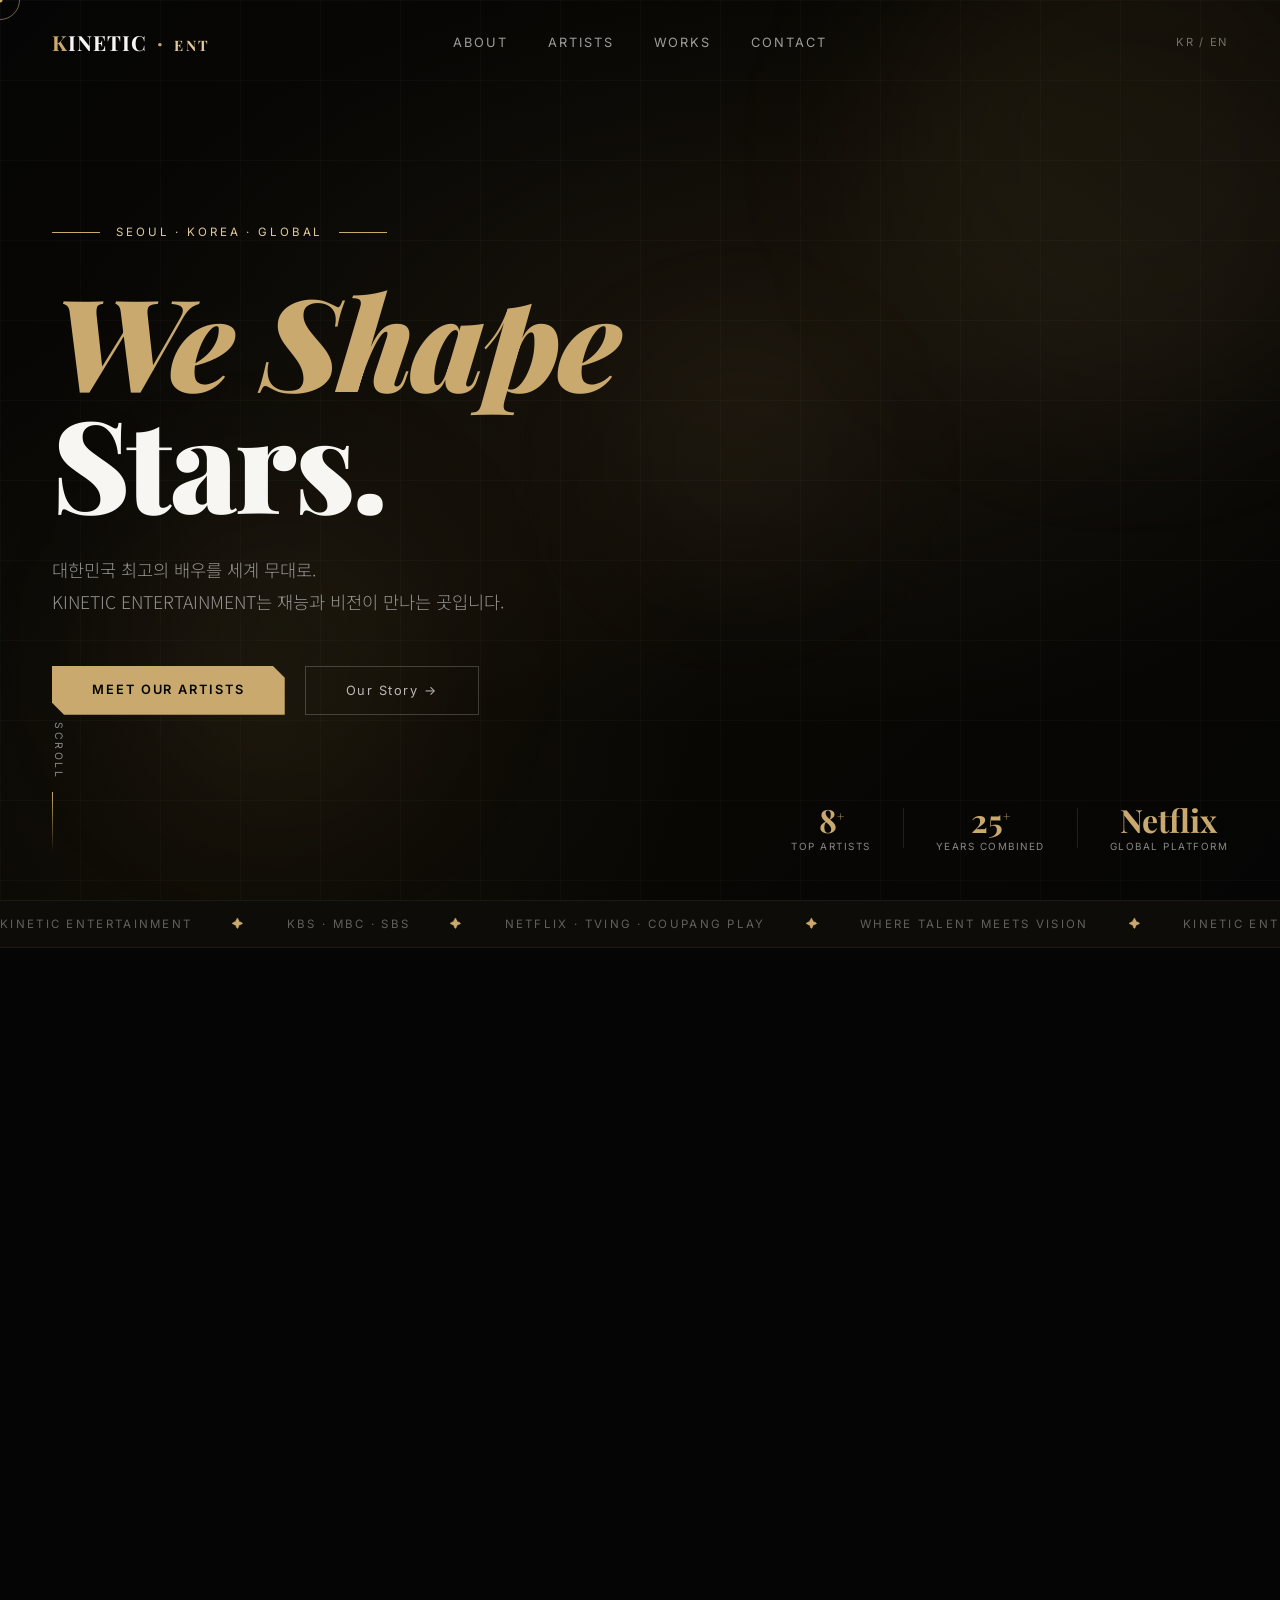
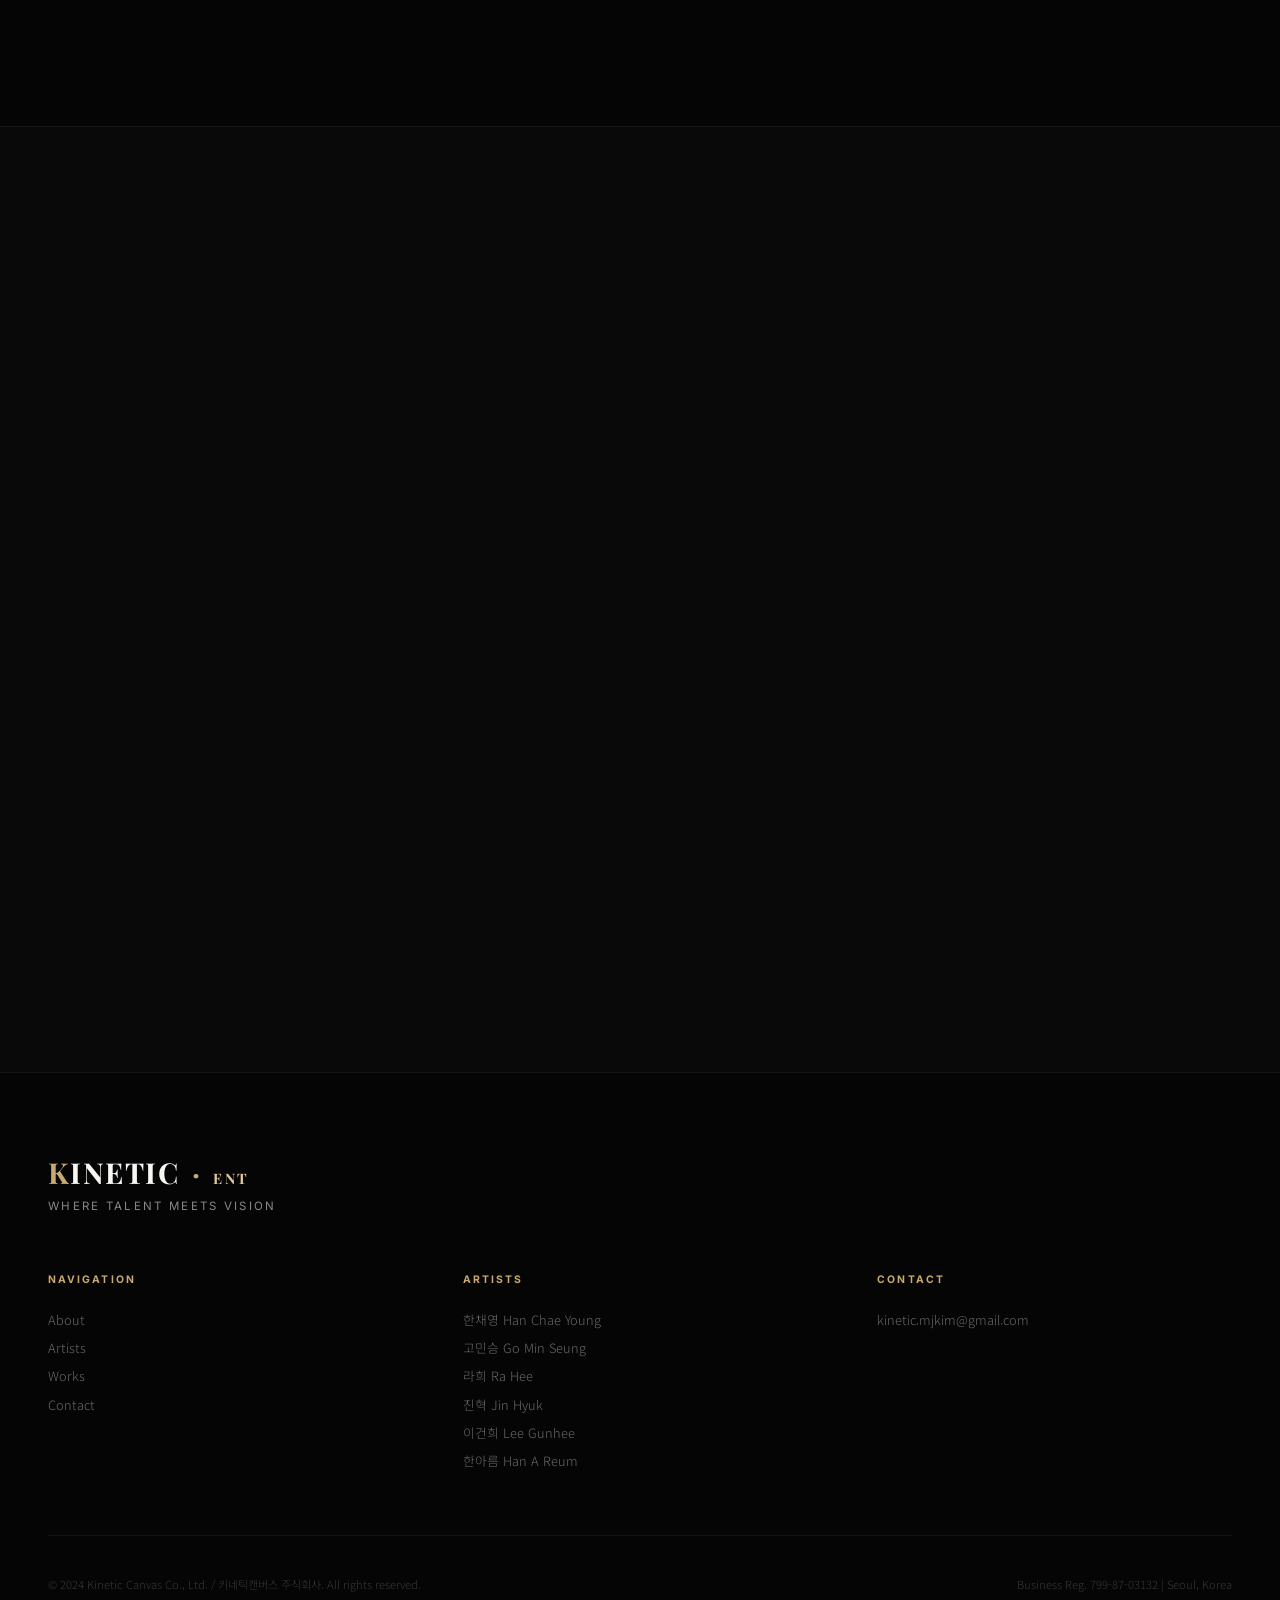
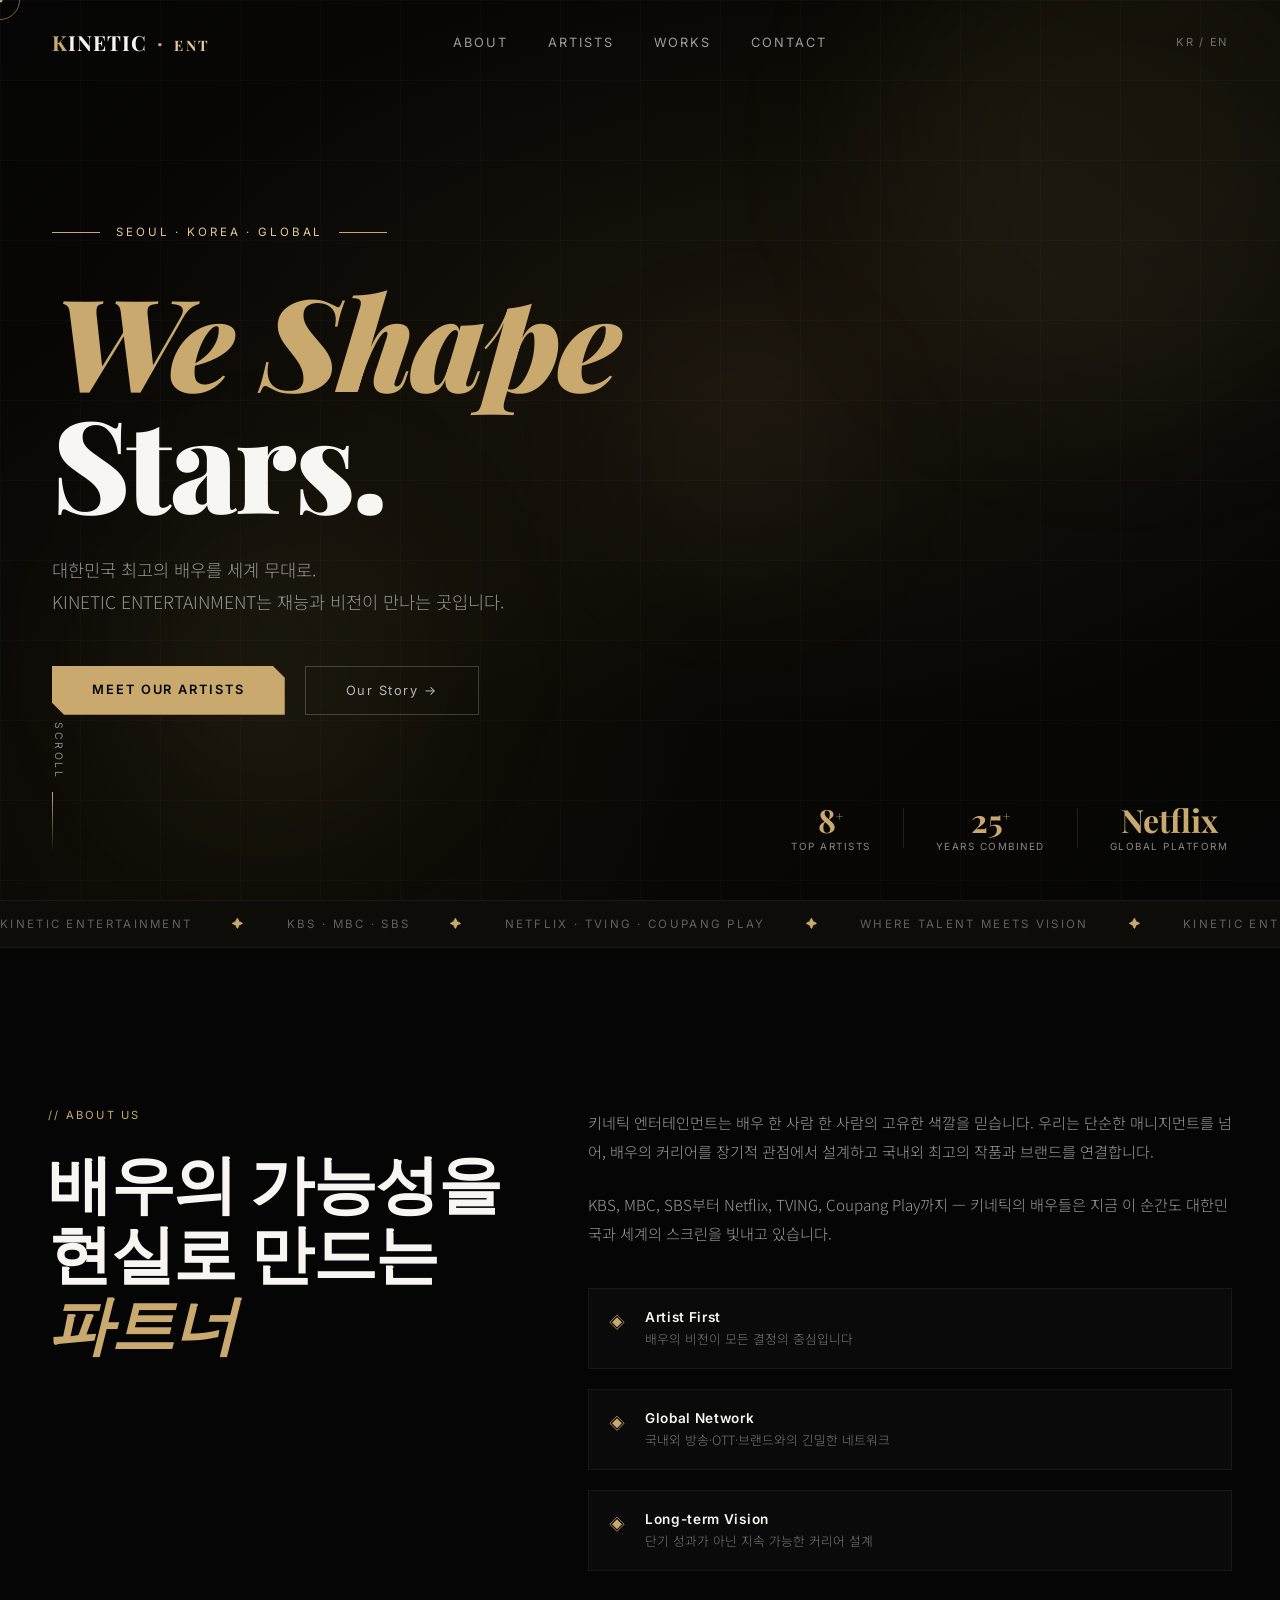
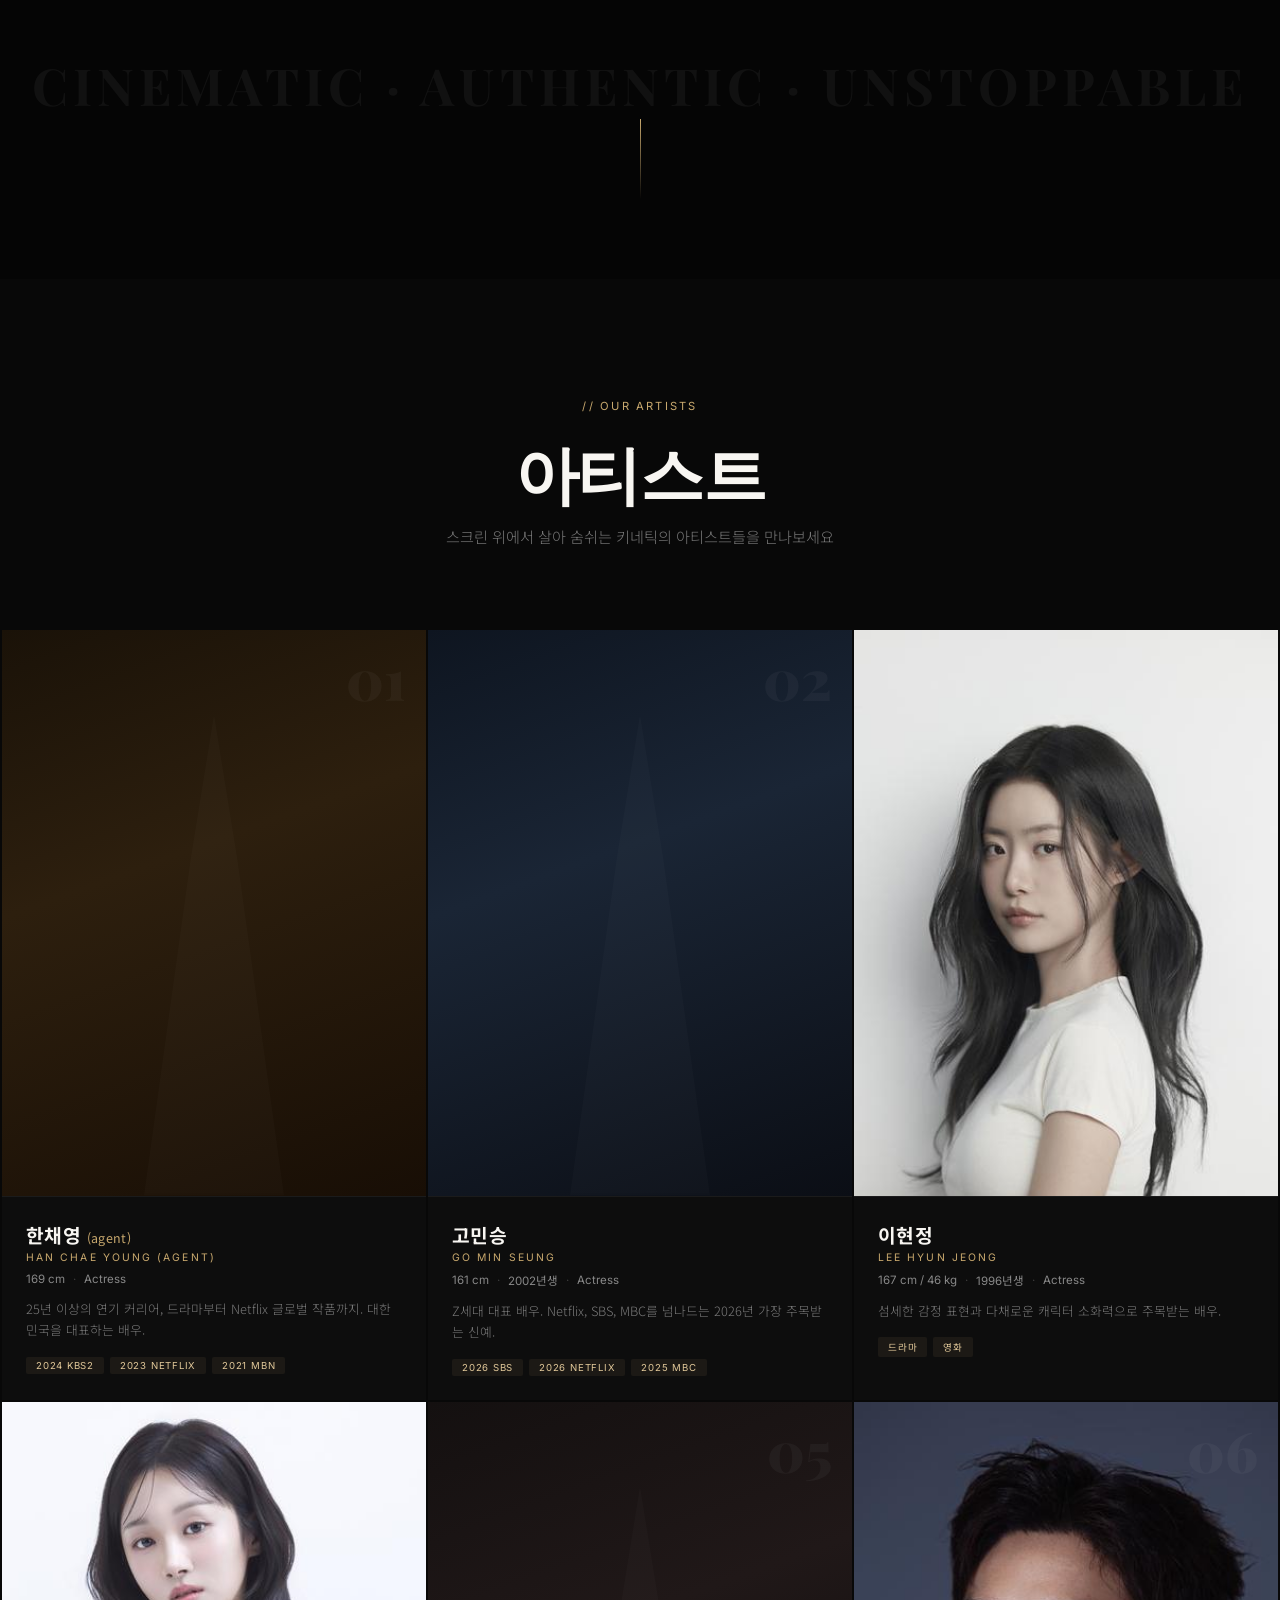
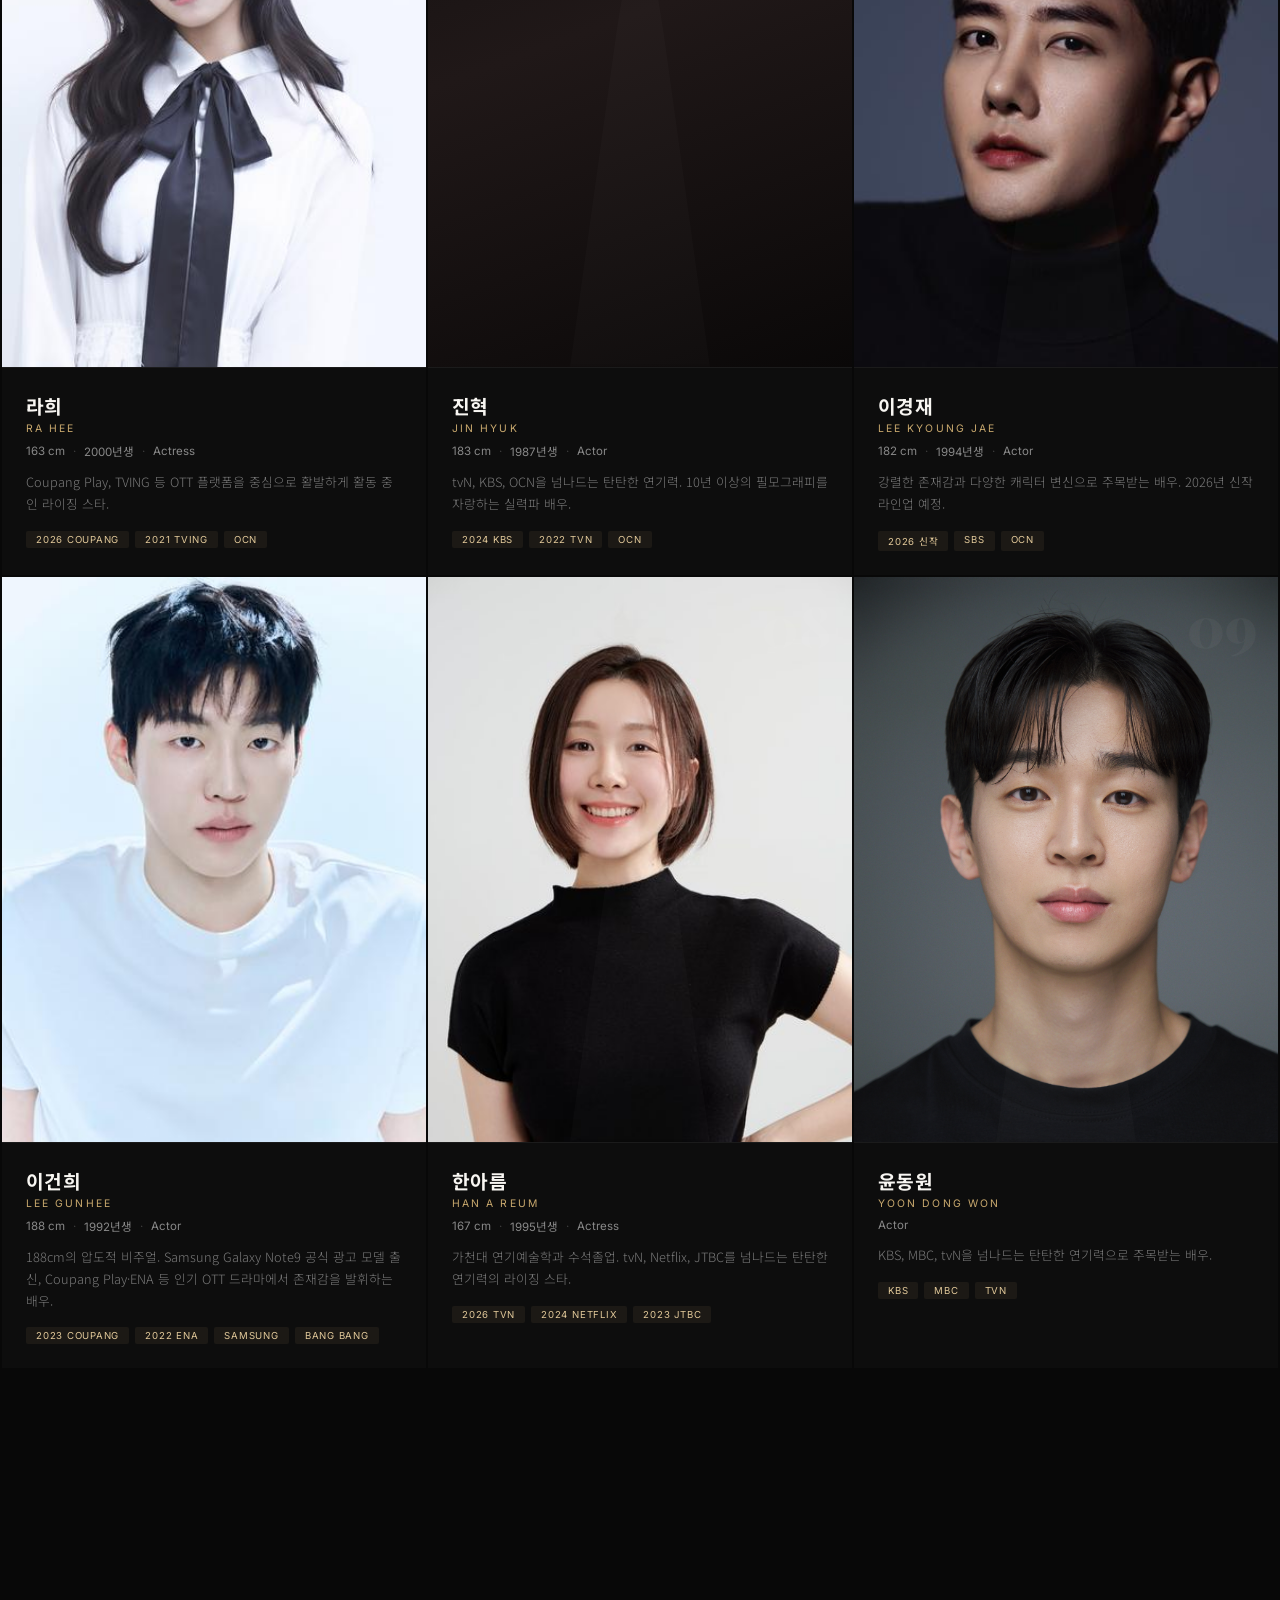
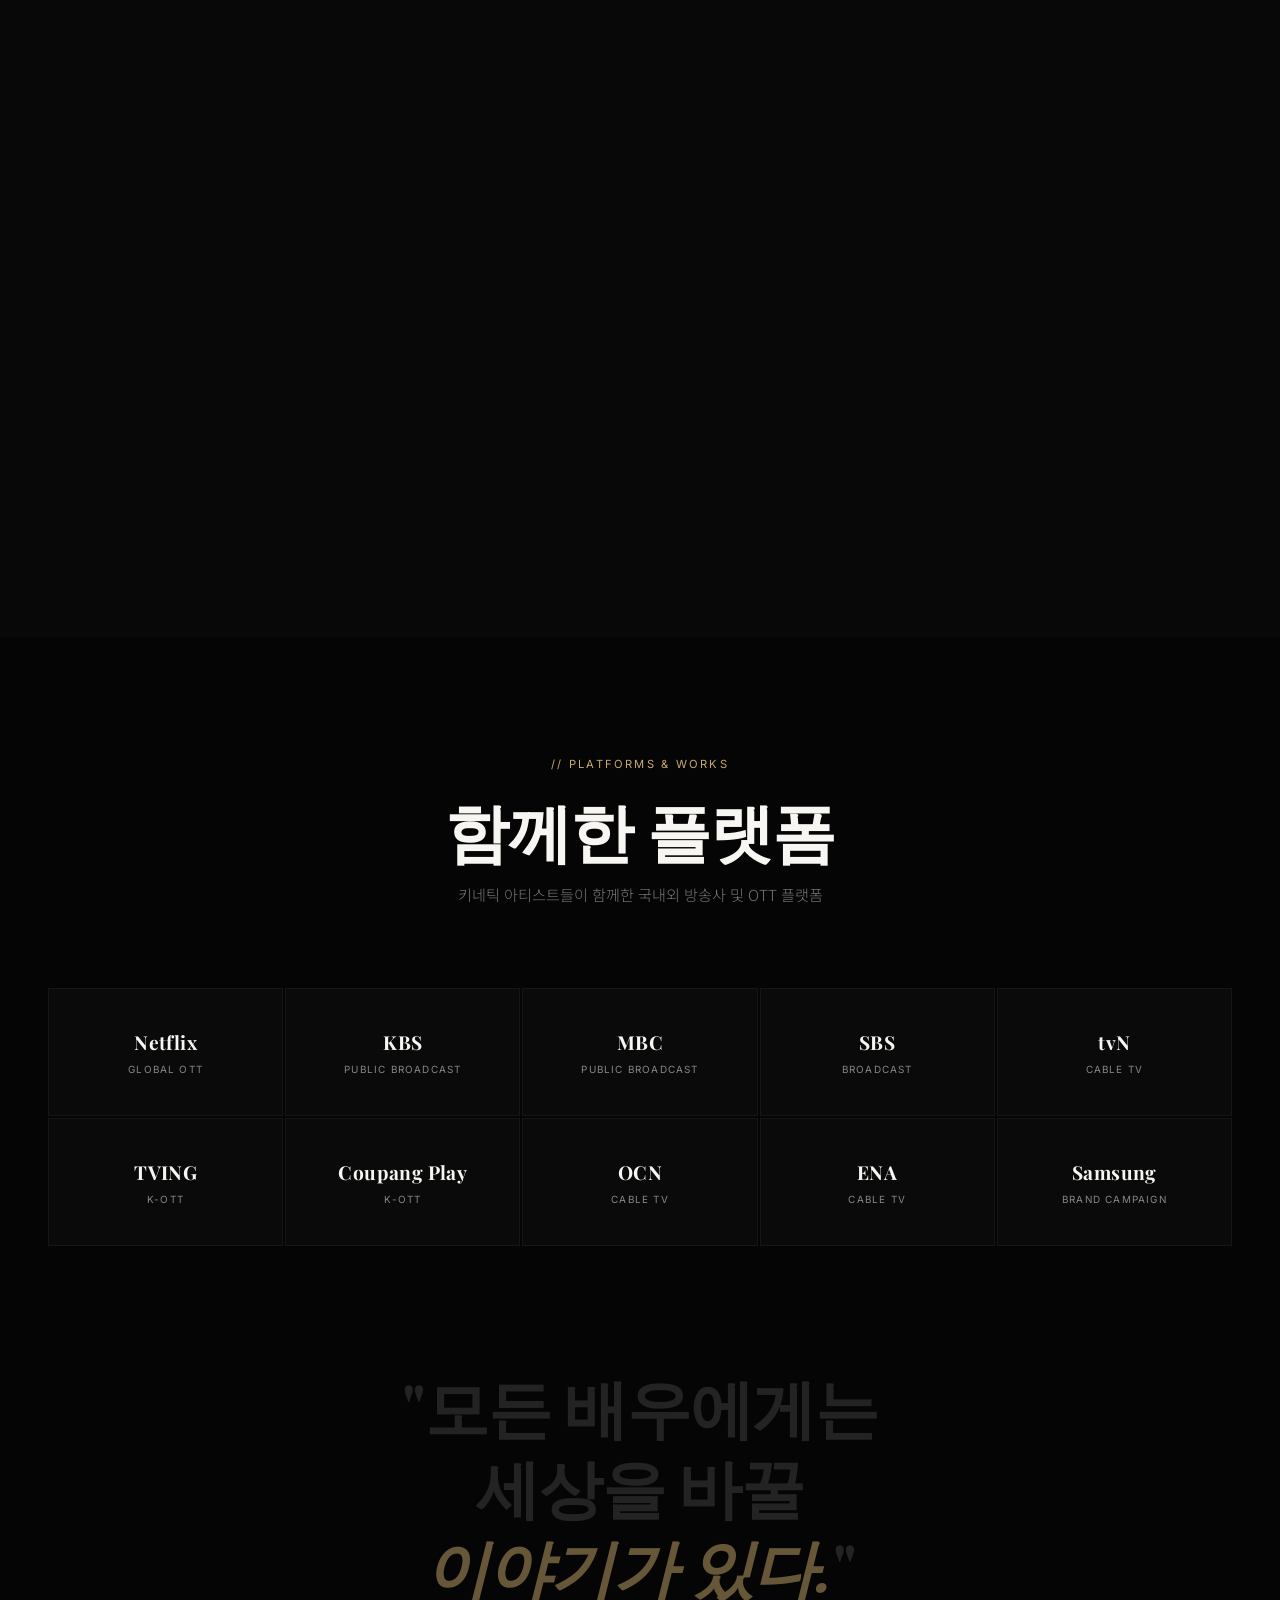
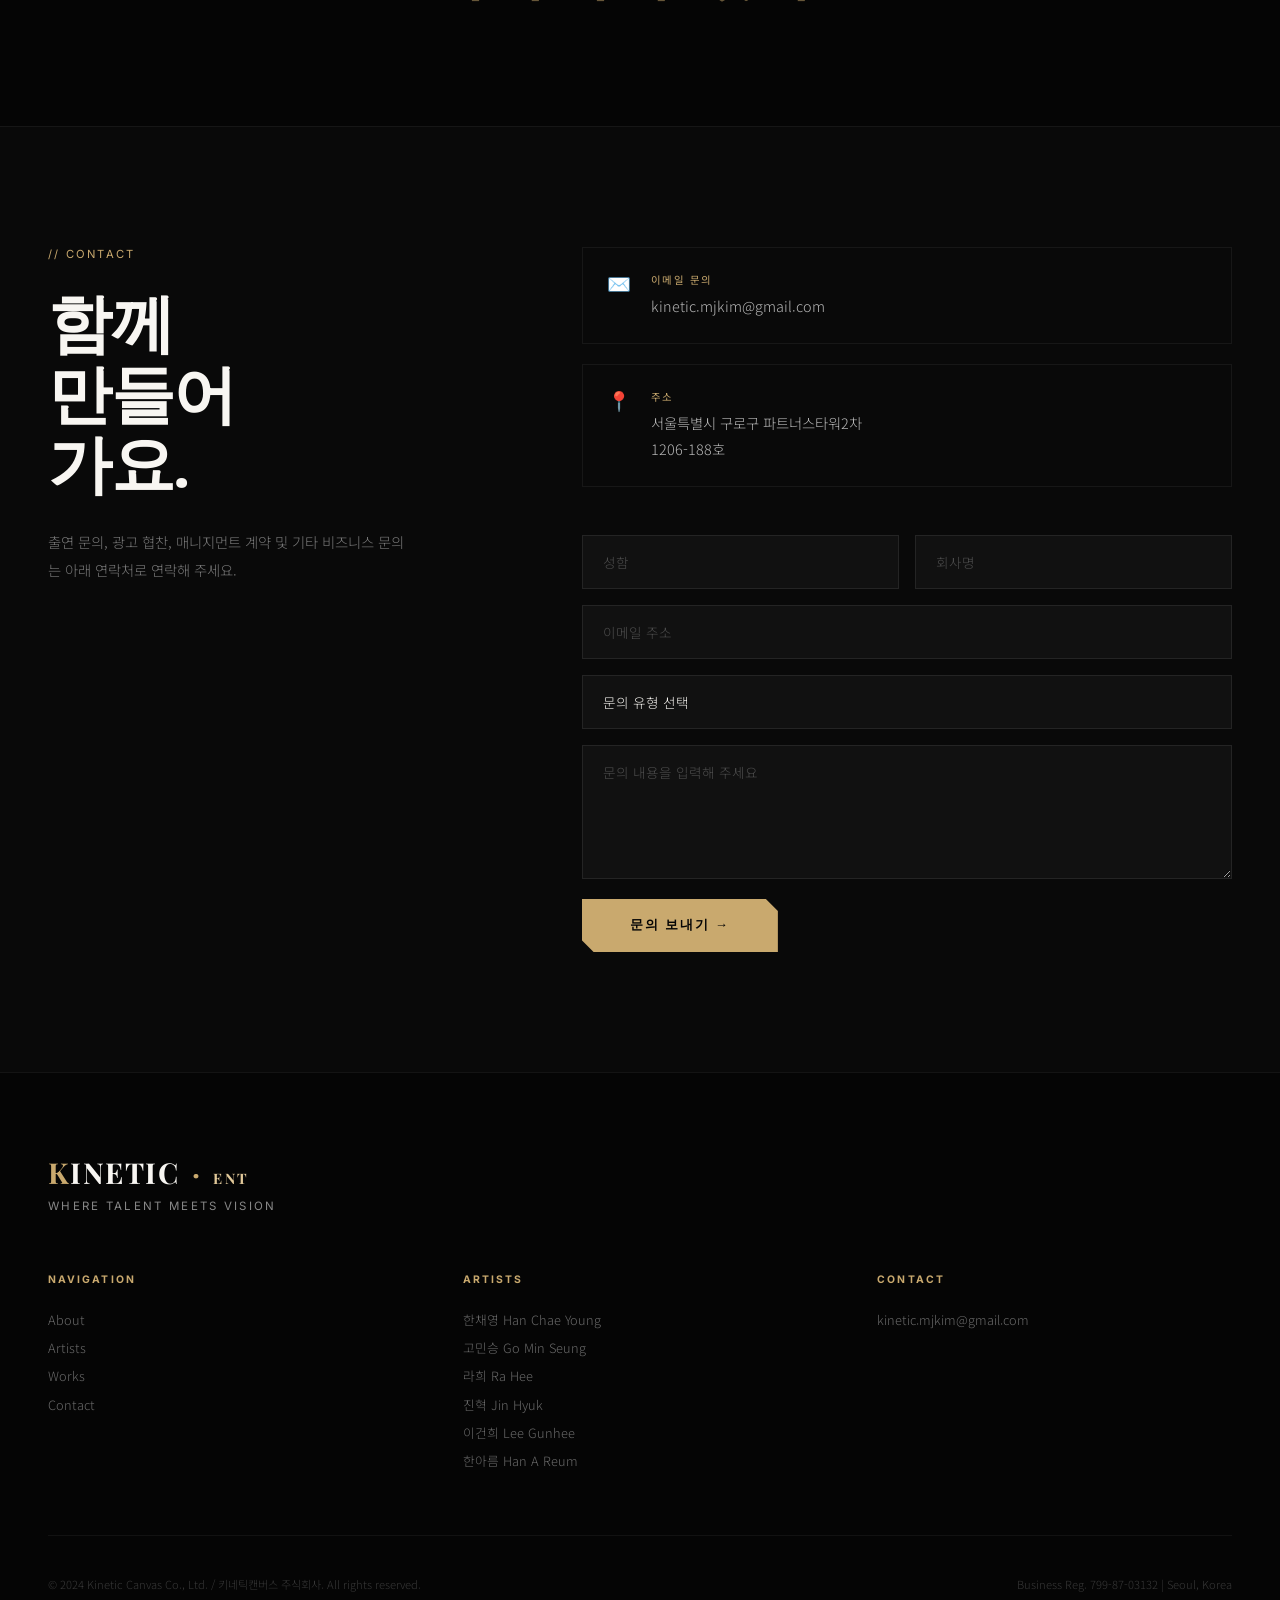
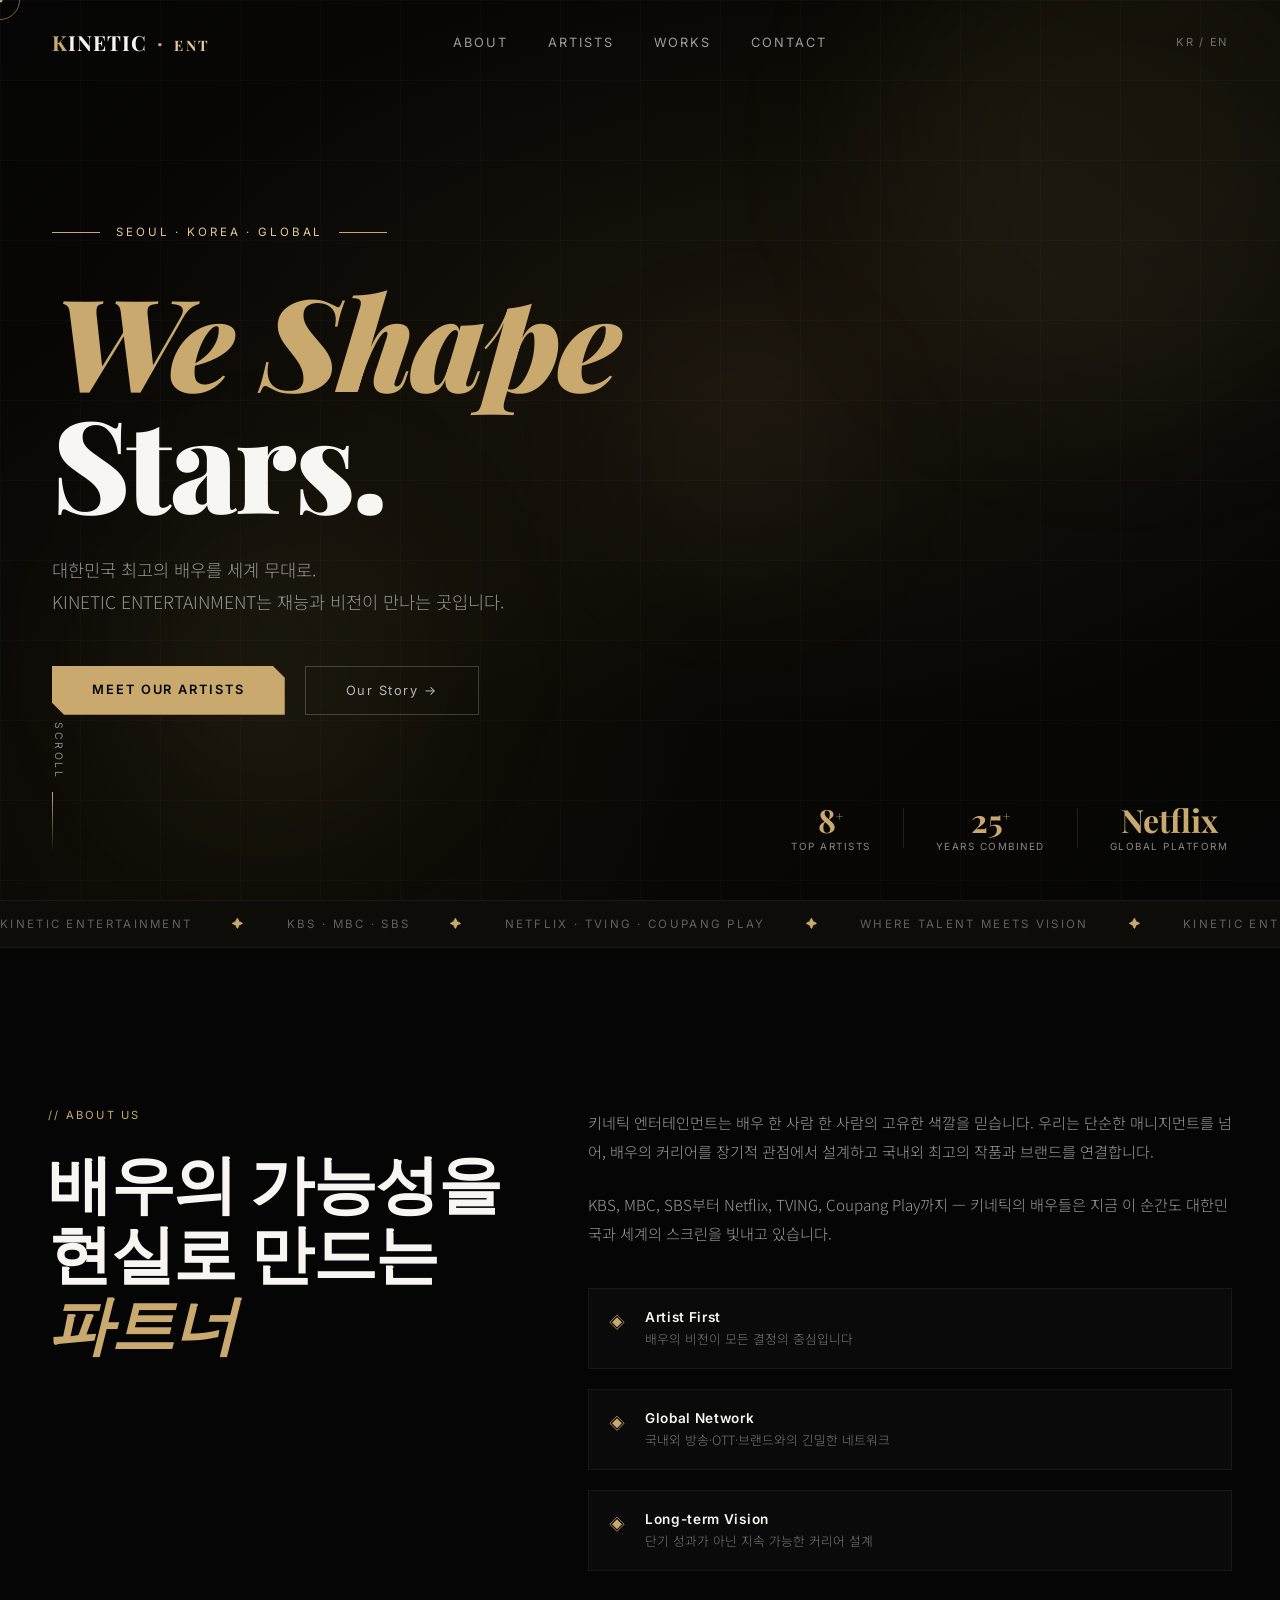
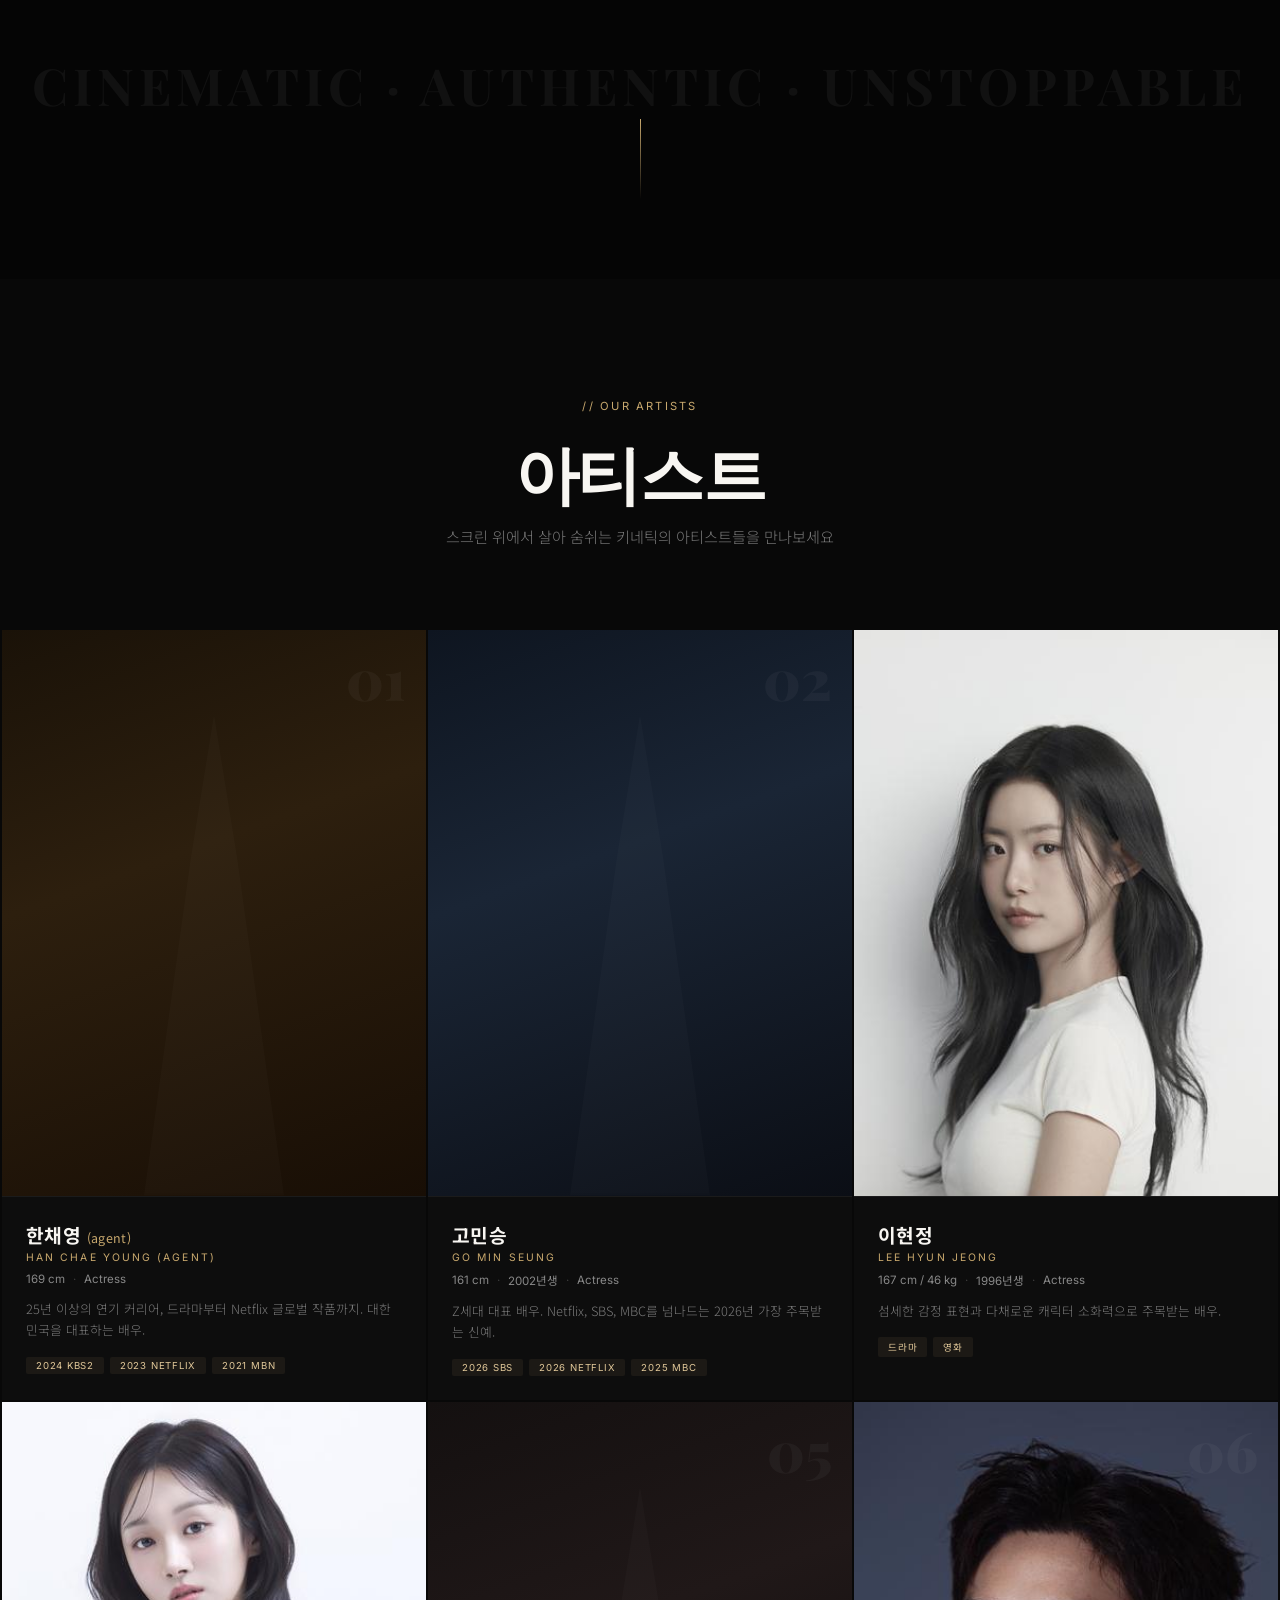
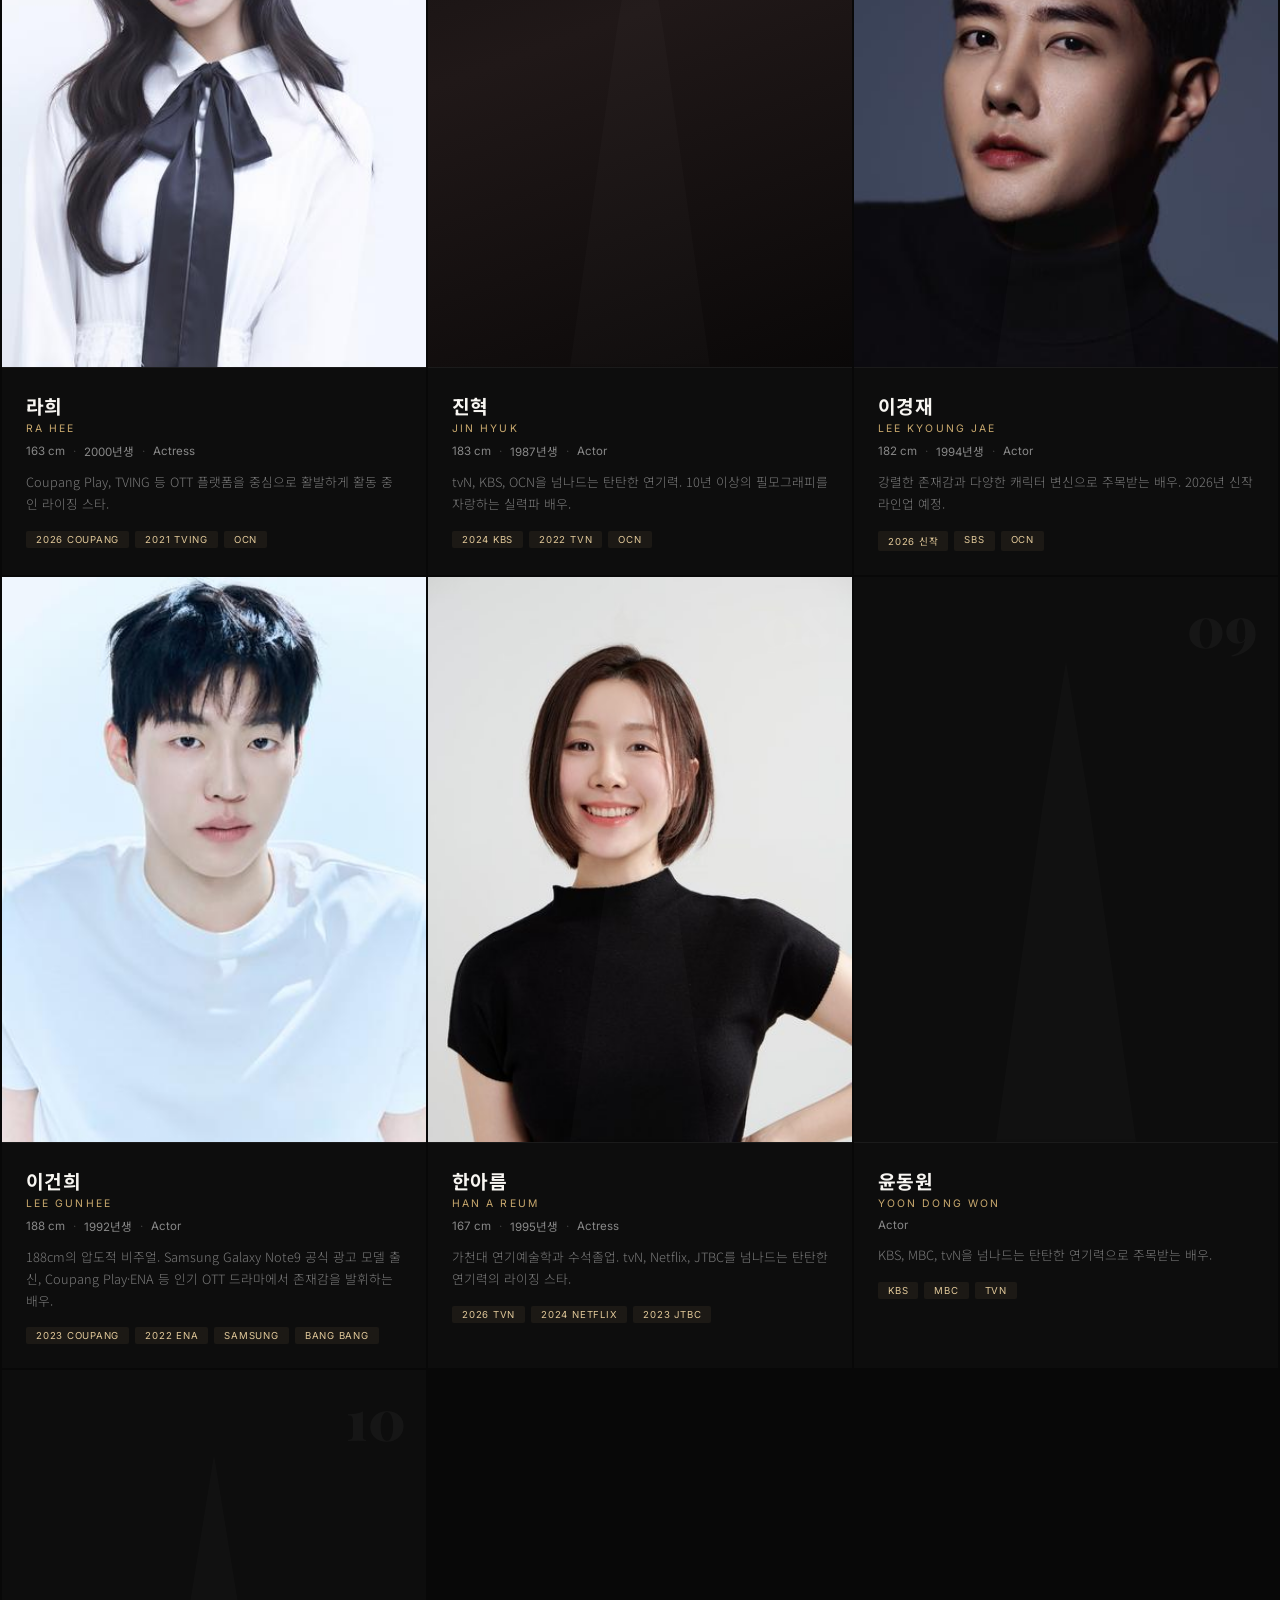
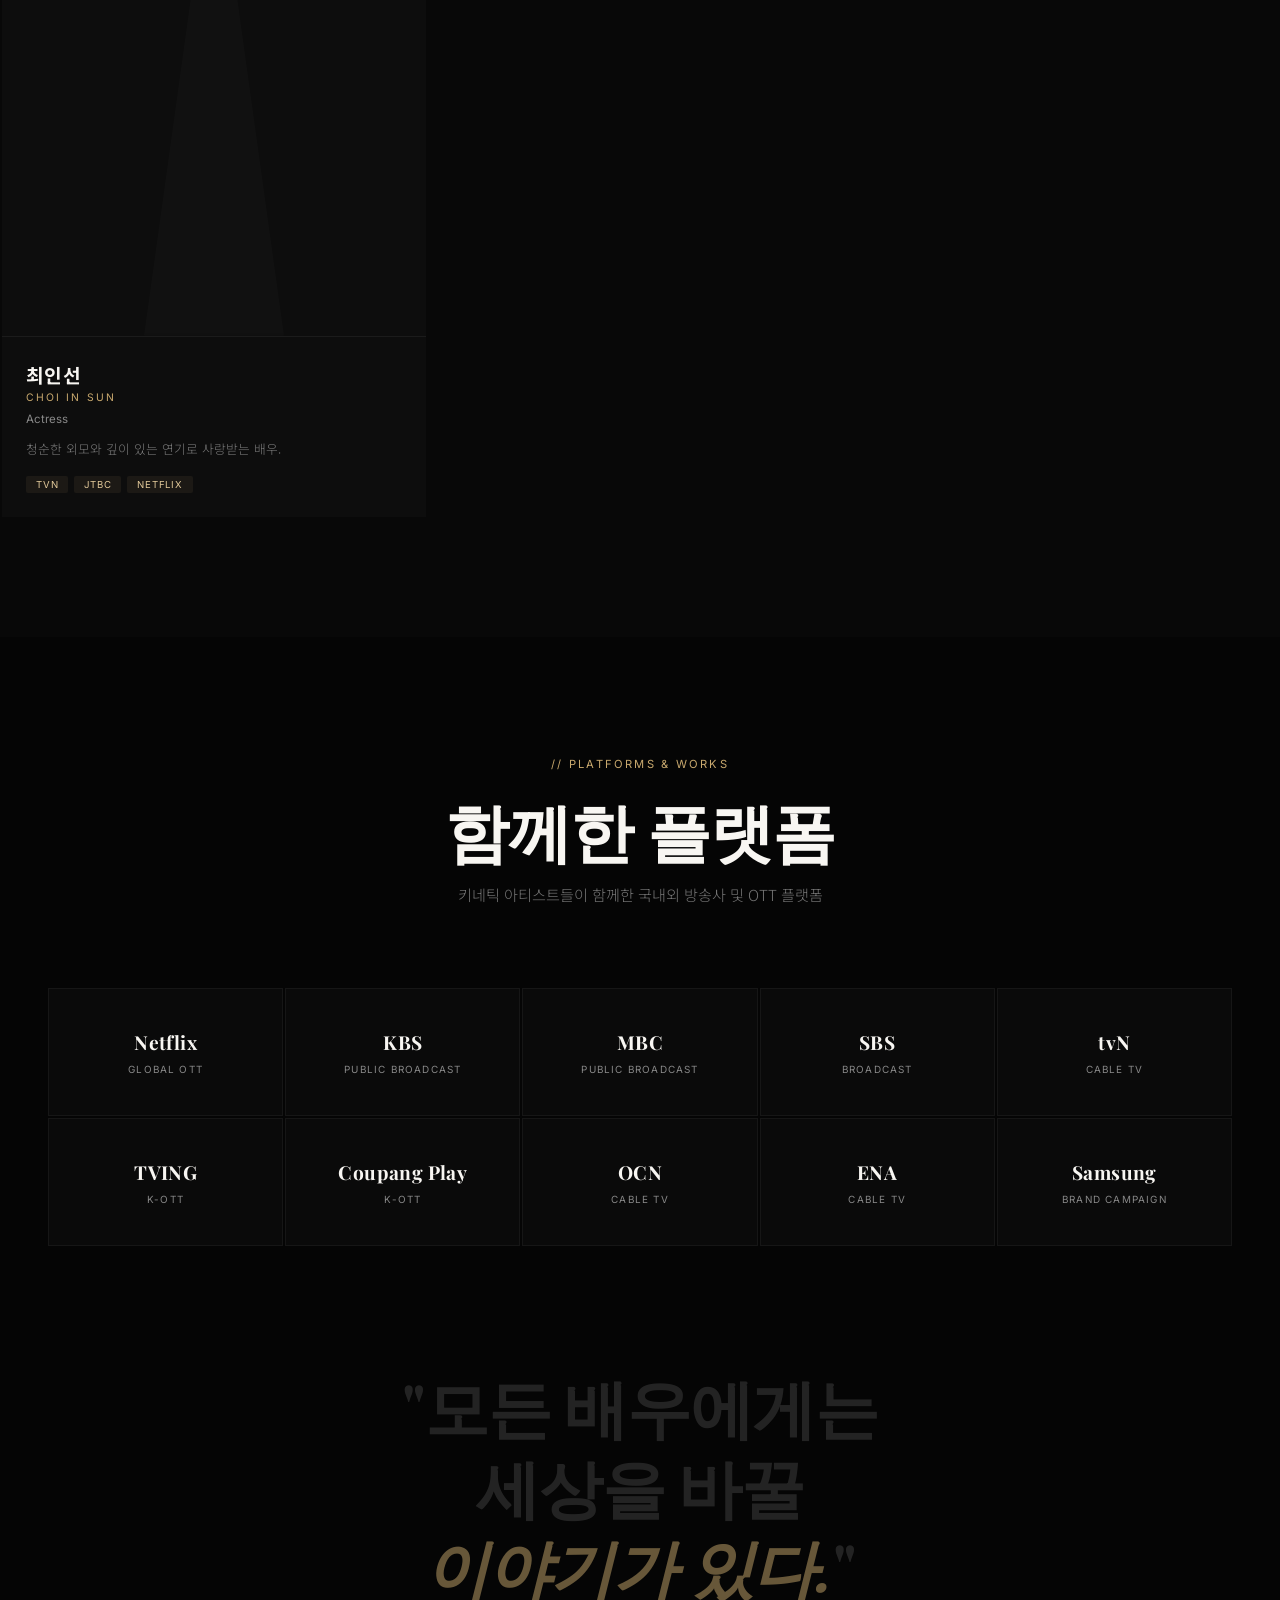
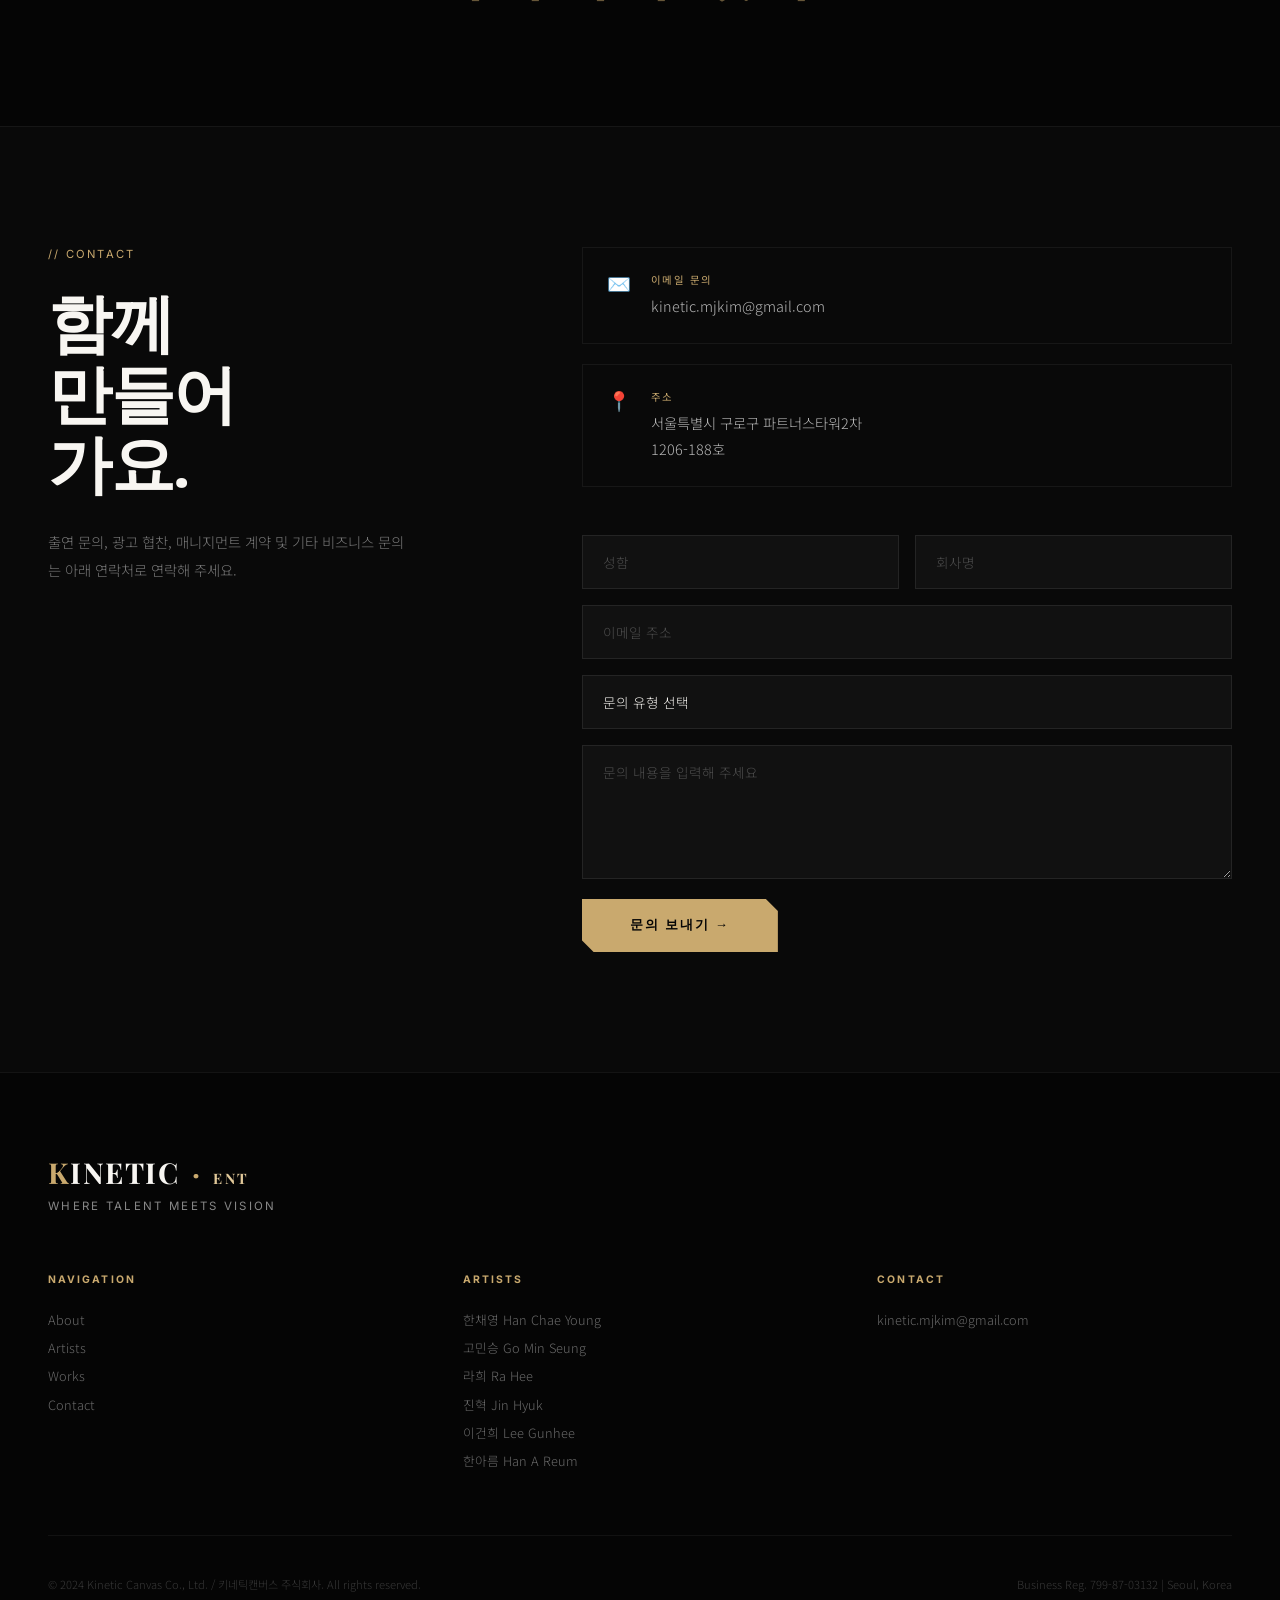
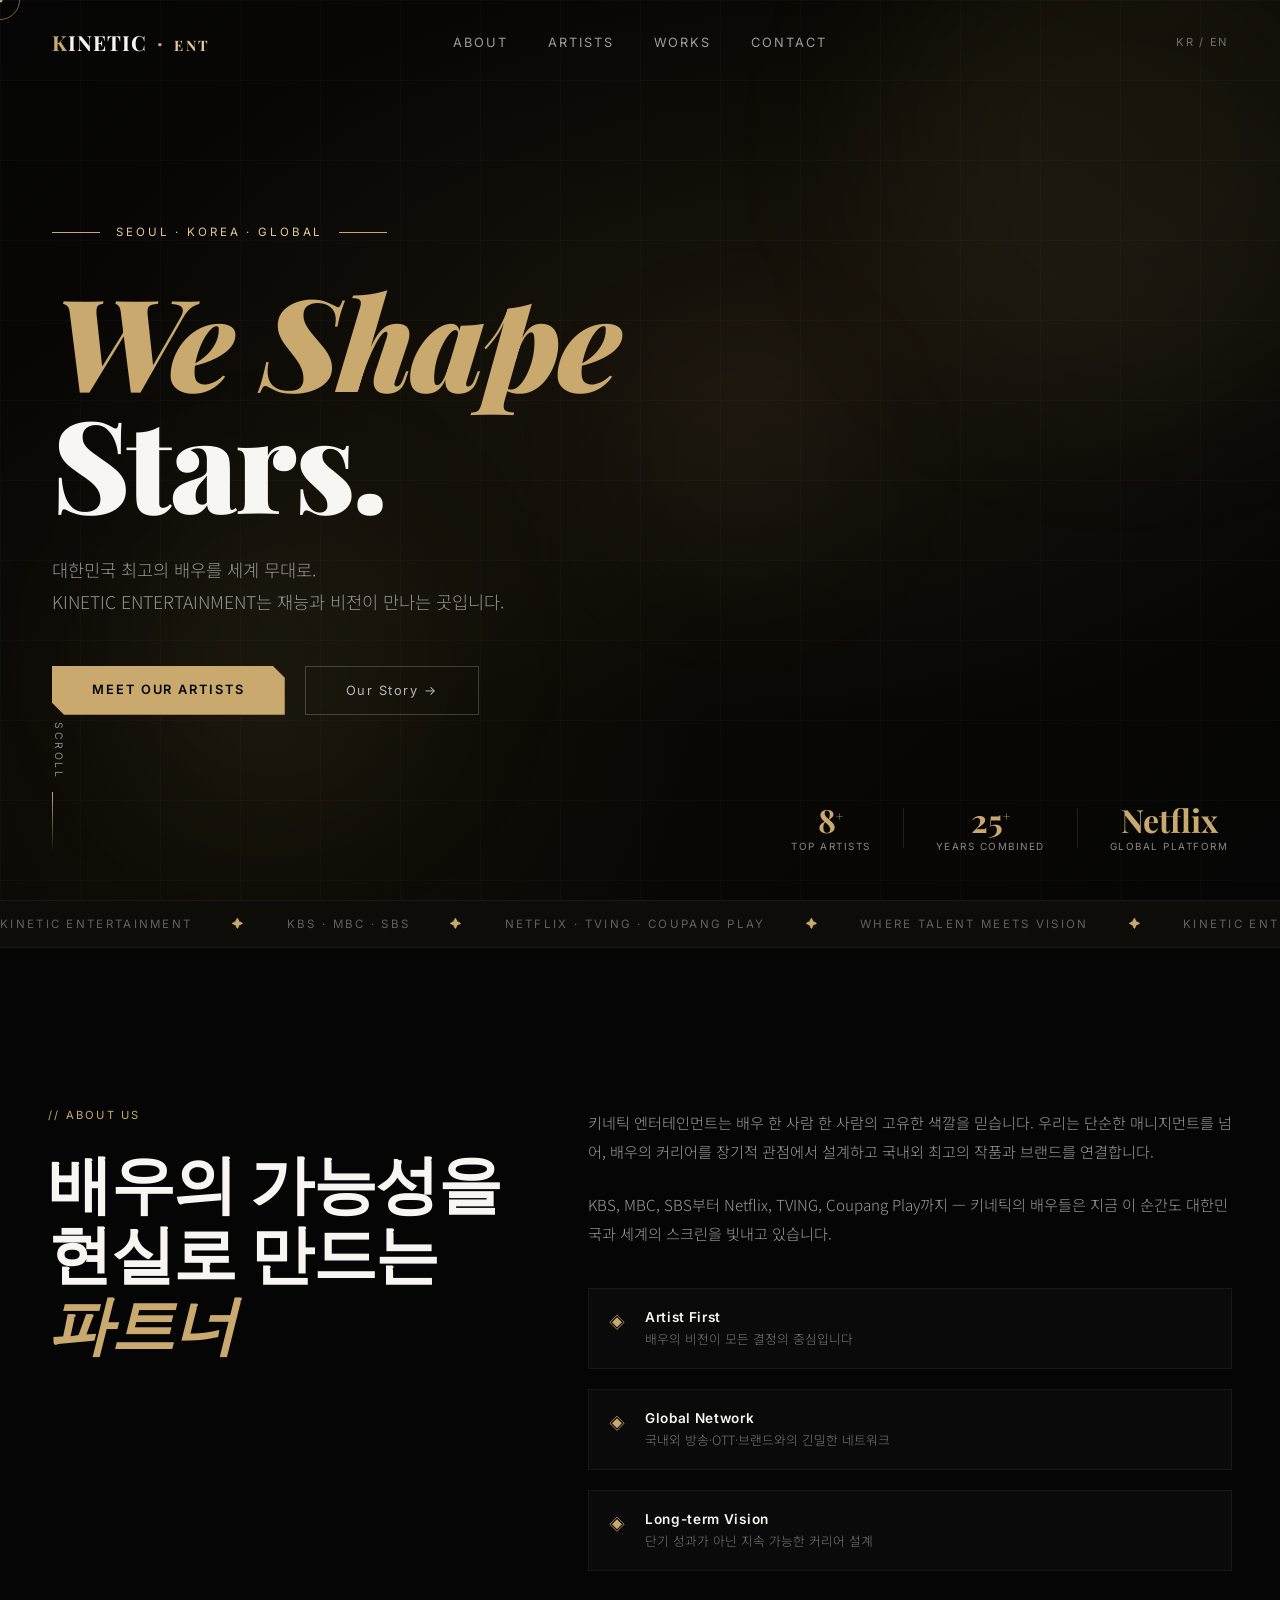
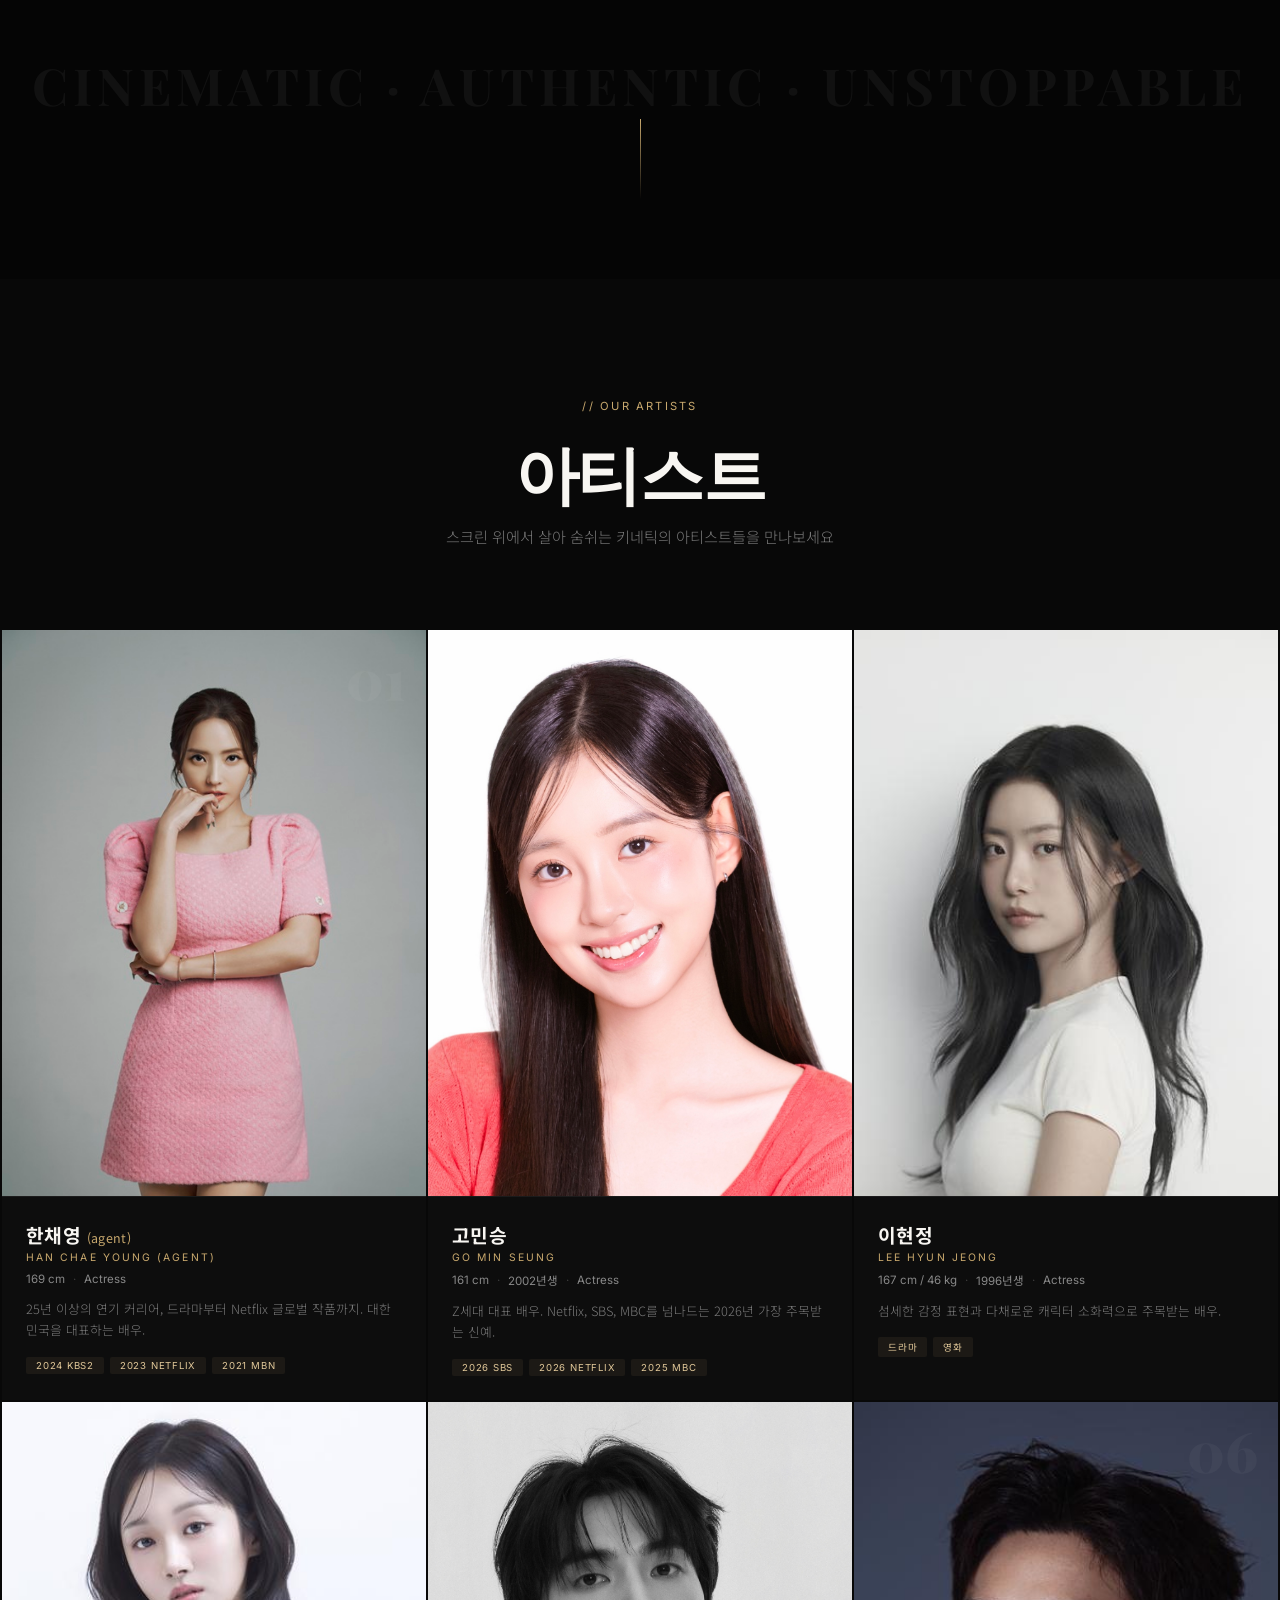
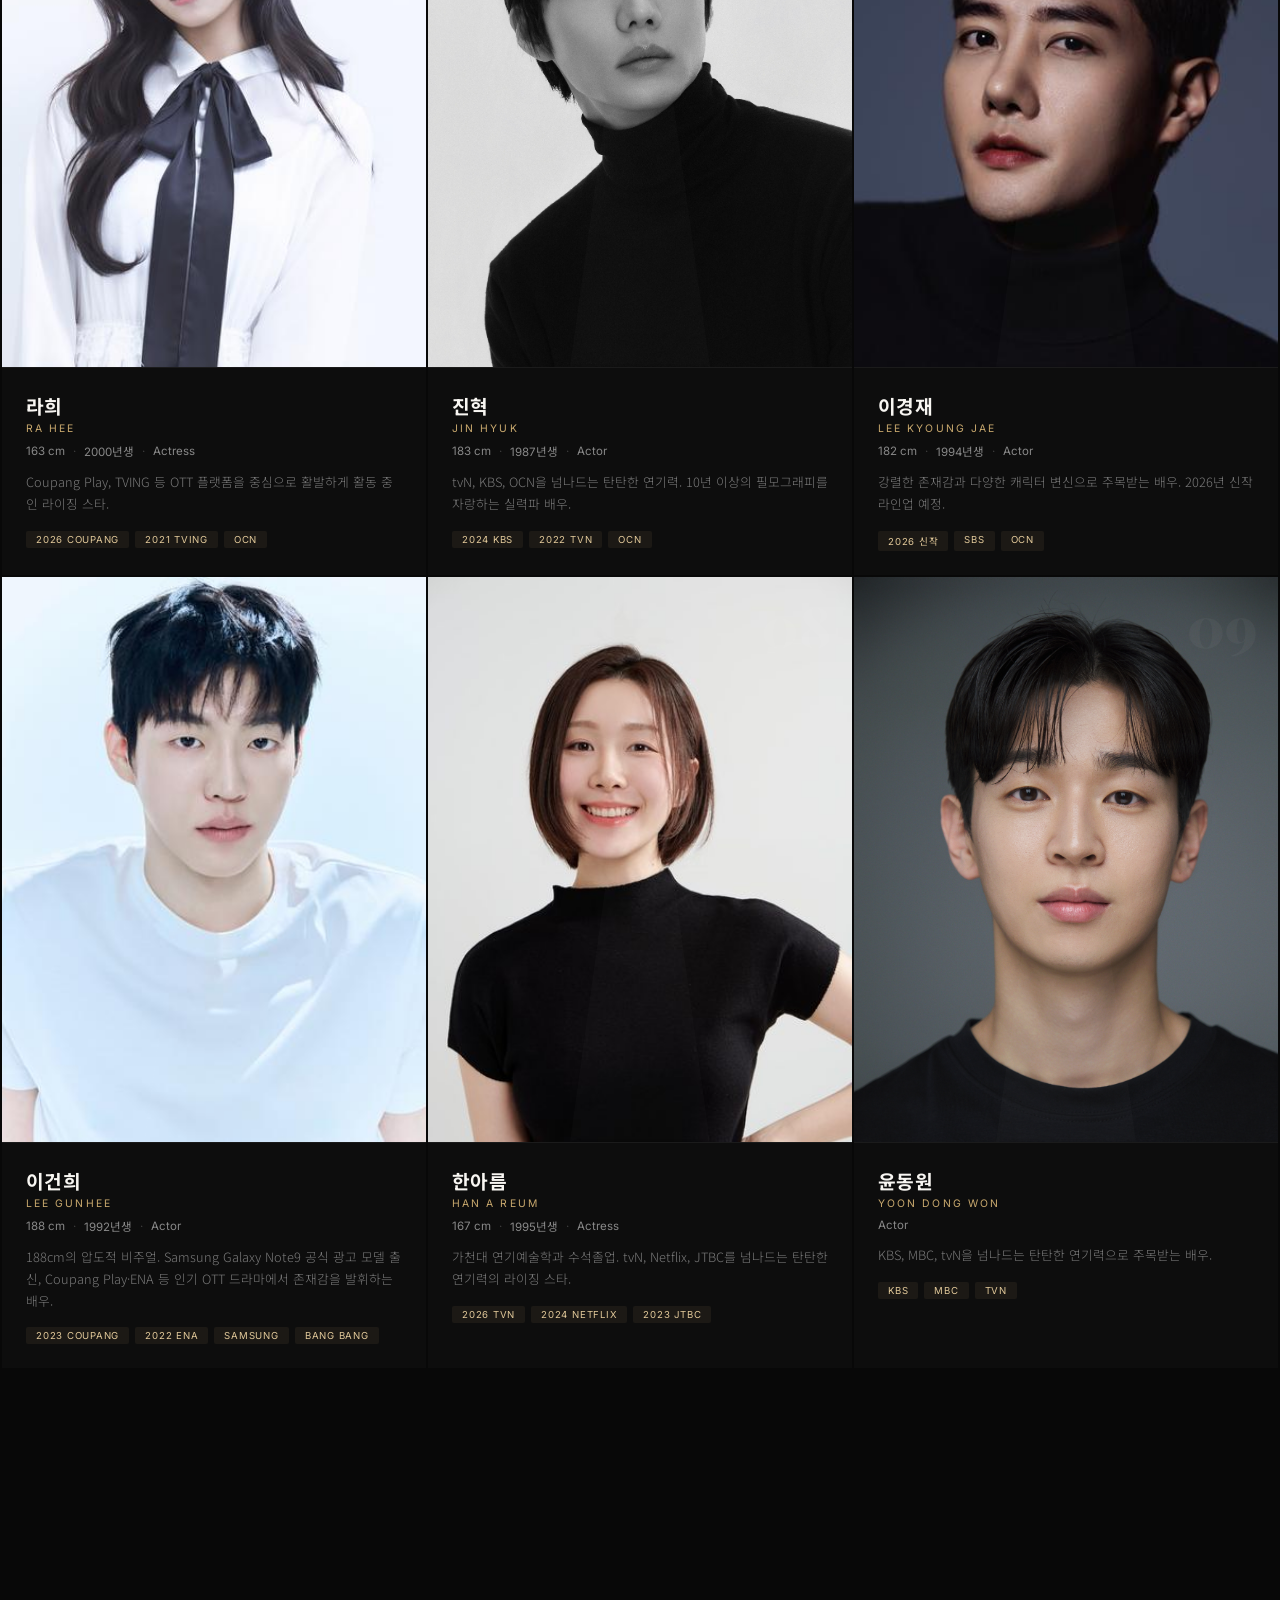
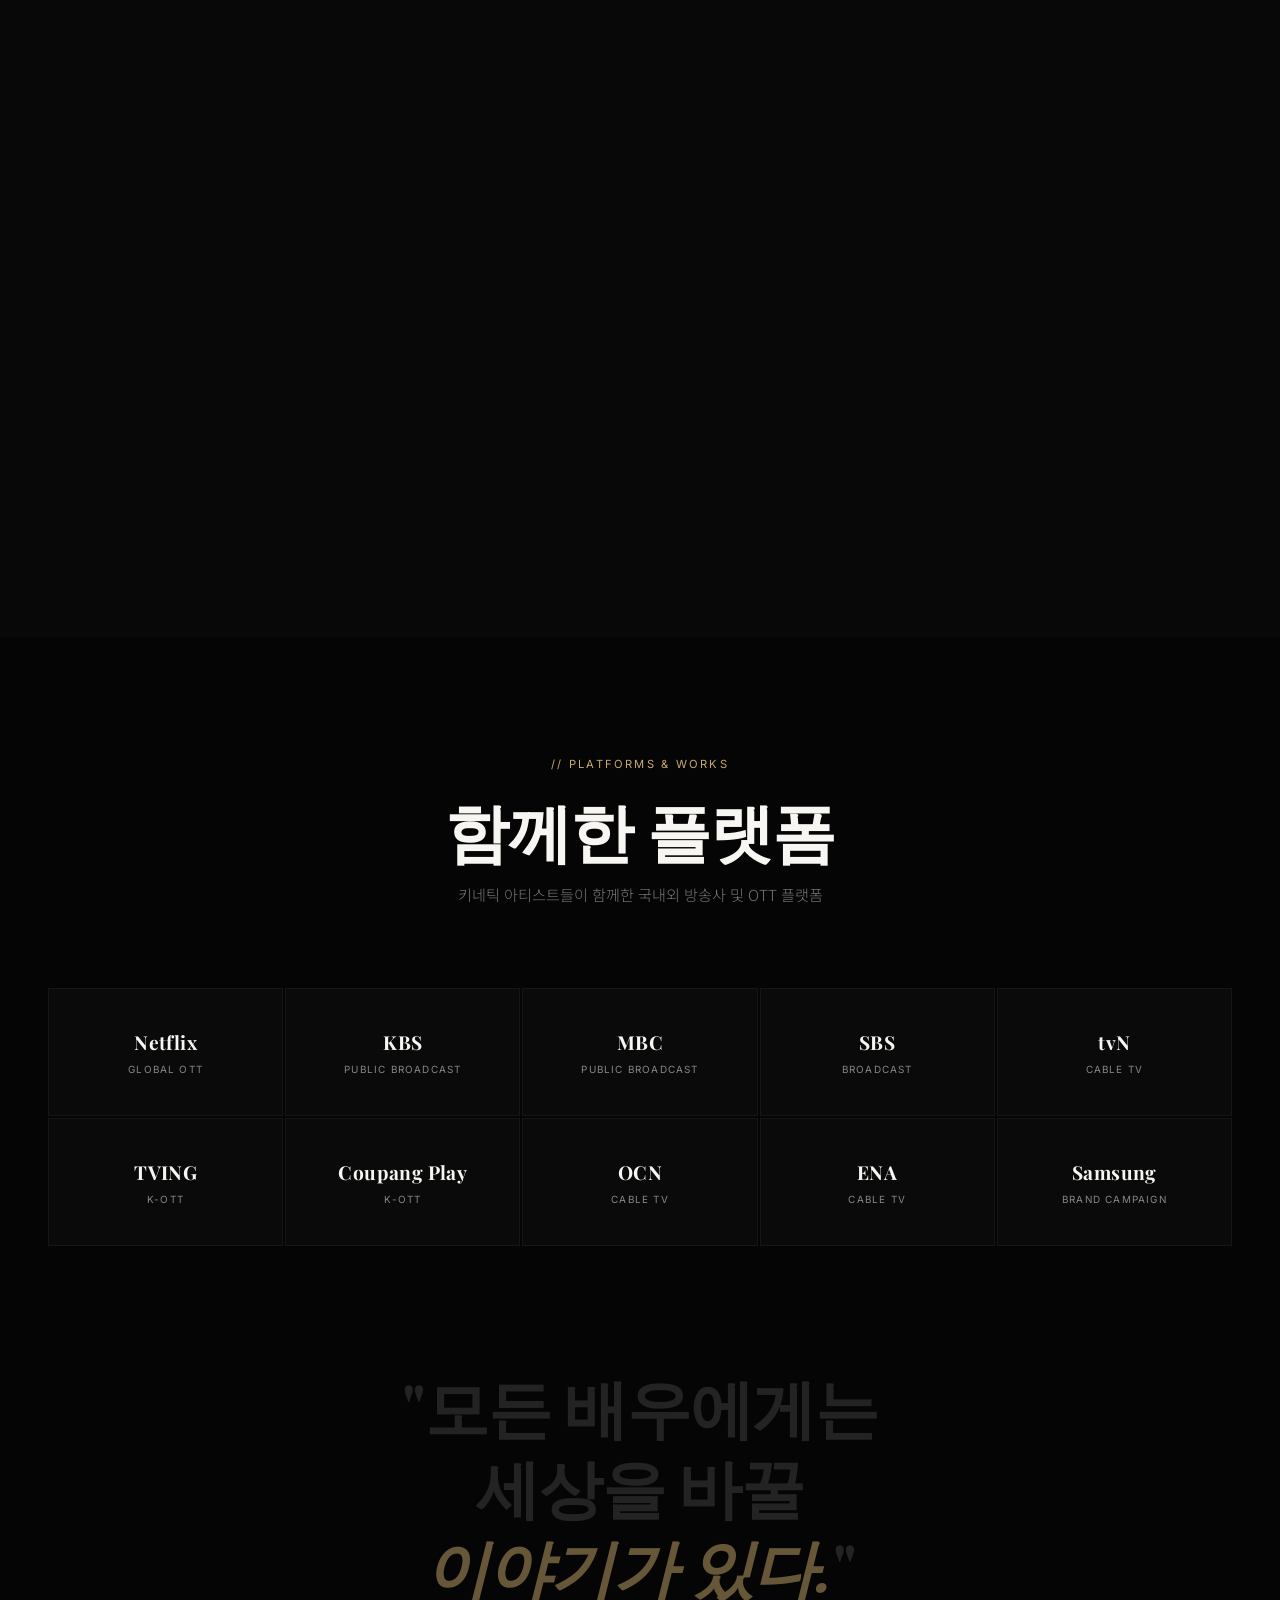
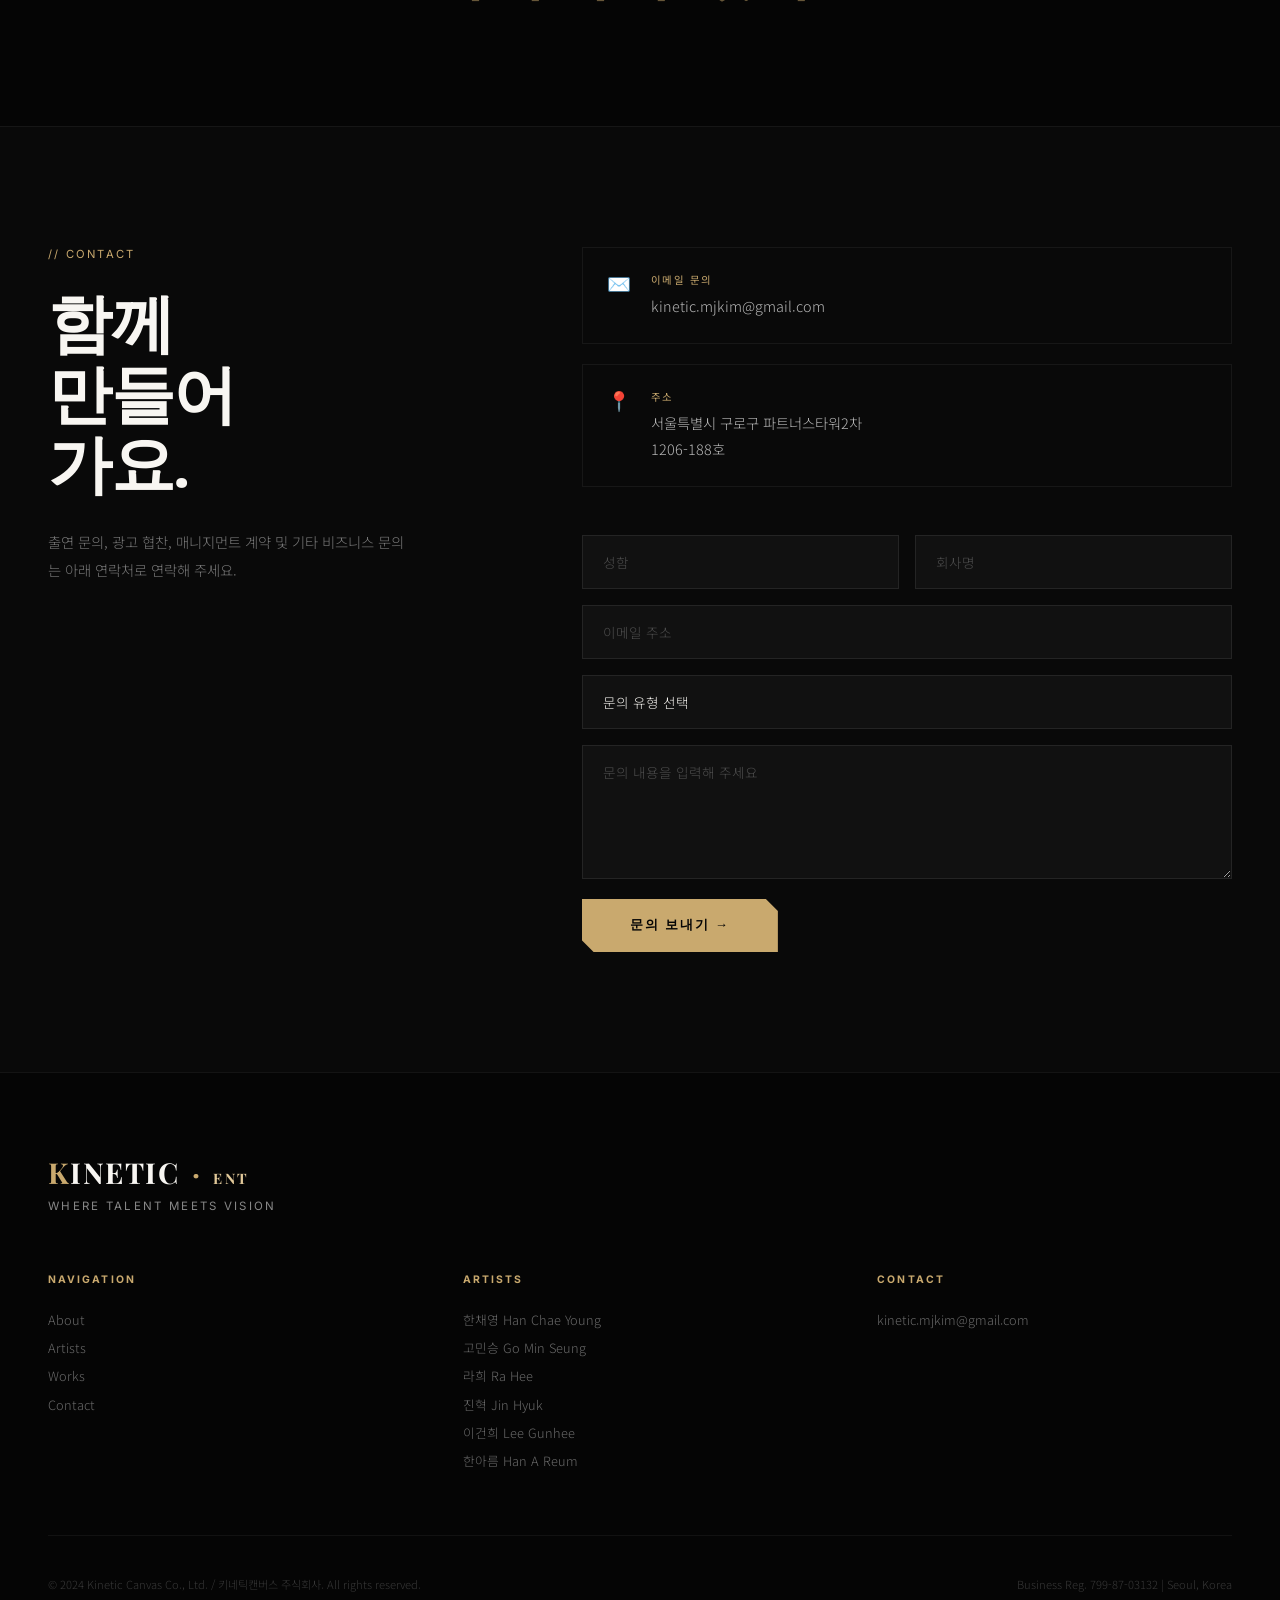
